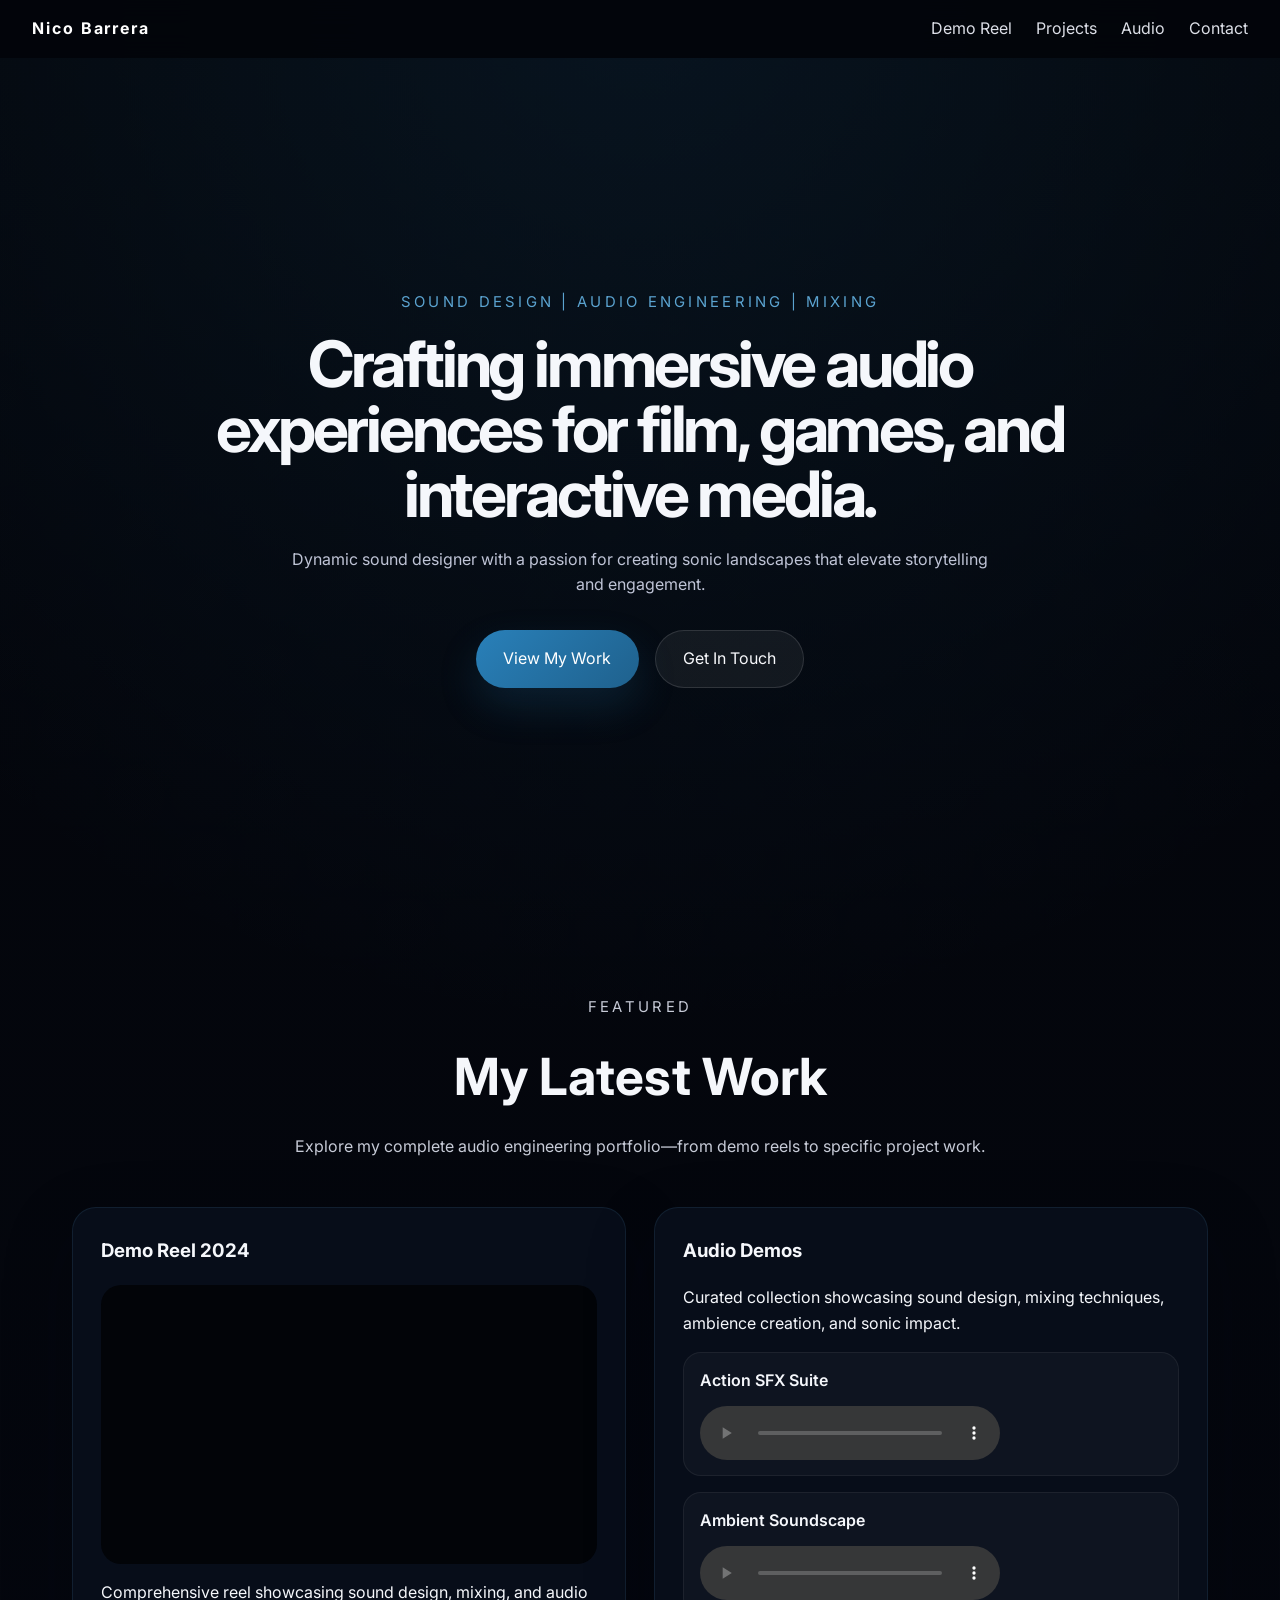
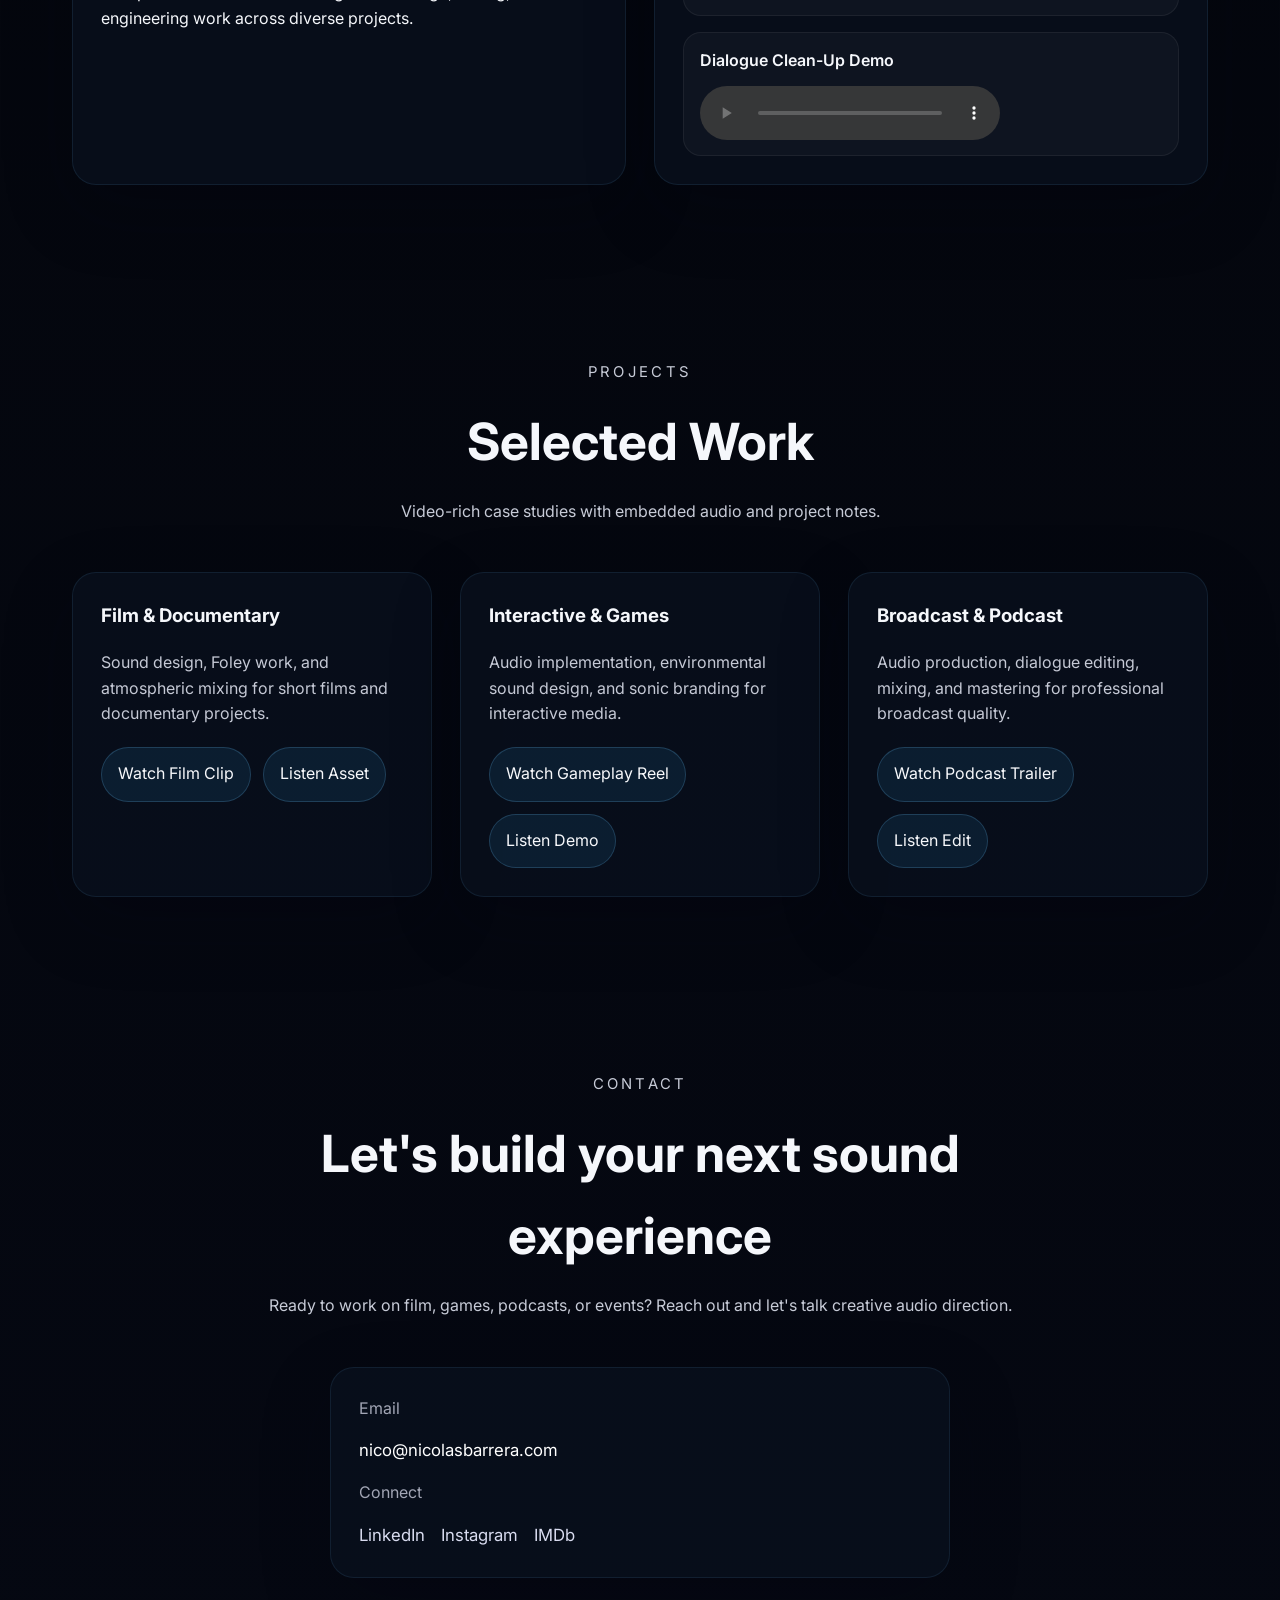
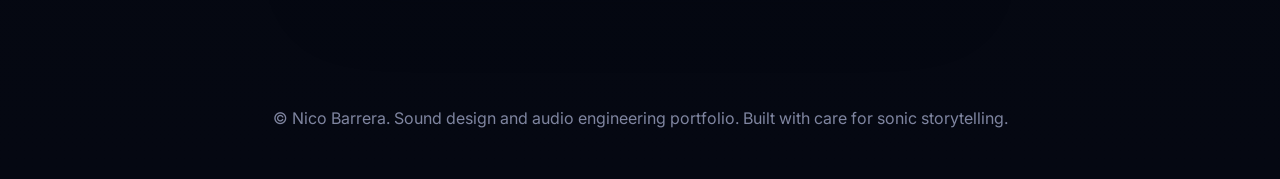
==== index.html @ fe390b72 "Initial commit: Nico Barrera sound design portfolio" ====
<!DOCTYPE html>
<html lang="en">
<head>
  <meta charset="UTF-8" />
  <meta name="viewport" content="width=device-width, initial-scale=1.0" />
  <title>Nico Barrera | Sound Design & Audio Engineering</title>
  <link rel="preconnect" href="https://fonts.googleapis.com" />
  <link rel="preconnect" href="https://fonts.gstatic.com" crossorigin />
  <link href="https://fonts.googleapis.com/css2?family=Inter:wght@400;500;600;700&display=swap" rel="stylesheet" />
  <link rel="stylesheet" href="styles.css" />
</head>
<body>
  <header class="hero" id="home">
    <nav class="nav-wrapper">
      <a class="logo" href="#home">Nico Barrera</a>
      <button class="nav-toggle" aria-label="Open navigation">Menu</button>
      <ul class="nav-links">
        <li><a href="#featured">Demo Reel</a></li>
        <li><a href="#projects">Projects</a></li>
        <li><a href="#audio">Audio</a></li>
        <li><a href="#contact">Contact</a></li>
      </ul>
    </nav>

    <div class="hero-copy">
      <p class="eyebrow">Sound Design | Audio Engineering | Mixing</p>
      <h1>Crafting immersive audio experiences for film, games, and interactive media.</h1>
      <p class="hero-text">Dynamic sound designer with a passion for creating sonic landscapes that elevate storytelling and engagement.</p>
      <div class="hero-actions">
        <a class="button button-primary" href="#featured">View My Work</a>
        <a class="button button-secondary" href="#contact">Get In Touch</a>
      </div>
    </div>
  </header>

  <main>
    <section class="section intro" id="featured">
      <div class="section-heading">
        <p class="eyebrow">Featured</p>
        <h2>My Latest Work</h2>
        <p>Explore my complete audio engineering portfolio—from demo reels to specific project work.</p>
      </div>

      <div class="media-grid">
        <article class="card video-card">
          <h3>Demo Reel 2024</h3>
          <div class="video-frame">
            <iframe src="https://www.youtube.com/embed/5qap5aO4i9A" title="Demo Reel" frameborder="0" allow="accelerometer; autoplay; clipboard-write; encrypted-media; gyroscope; picture-in-picture" allowfullscreen></iframe>
          </div>
          <p>Comprehensive reel showcasing sound design, mixing, and audio engineering work across diverse projects.</p>
        </article>

        <article class="card audio-card" id="audio">
          <h3>Audio Demos</h3>
          <p>Curated collection showcasing sound design, mixing techniques, ambience creation, and sonic impact.</p>
          <div class="audio-list">
            <div class="audio-item">
              <span>Action SFX Suite</span>
              <audio controls src="https://www.soundhelix.com/examples/mp3/SoundHelix-Song-1.mp3"></audio>
            </div>
            <div class="audio-item">
              <span>Ambient Soundscape</span>
              <audio controls src="https://www.soundhelix.com/examples/mp3/SoundHelix-Song-2.mp3"></audio>
            </div>
            <div class="audio-item">
              <span>Dialogue Clean-Up Demo</span>
              <audio controls src="https://www.soundhelix.com/examples/mp3/SoundHelix-Song-3.mp3"></audio>
            </div>
          </div>
        </article>
      </div>
    </section>

    <section class="section projects" id="projects">
      <div class="section-heading">
        <p class="eyebrow">Projects</p>
        <h2>Selected Work</h2>
        <p>Video-rich case studies with embedded audio and project notes.</p>
      </div>

      <div class="project-grid">
        <article class="project-card">
          <h3>Film & Documentary</h3>
          <p>Sound design, Foley work, and atmospheric mixing for short films and documentary projects.</p>
          <div class="card-links">
            <a href="https://www.youtube.com/watch?v=5qap5aO4i9A" target="_blank" rel="noreferrer">Watch Film Clip</a>
            <a href="https://www.soundhelix.com/examples/mp3/SoundHelix-Song-1.mp3" target="_blank" rel="noreferrer">Listen Asset</a>
          </div>
        </article>
        <article class="project-card">
          <h3>Interactive & Games</h3>
          <p>Audio implementation, environmental sound design, and sonic branding for interactive media.</p>
          <div class="card-links">
            <a href="https://www.youtube.com/watch?v=5qap5aO4i9A" target="_blank" rel="noreferrer">Watch Gameplay Reel</a>
            <a href="https://www.soundhelix.com/examples/mp3/SoundHelix-Song-2.mp3" target="_blank" rel="noreferrer">Listen Demo</a>
          </div>
        </article>
        <article class="project-card">
          <h3>Broadcast & Podcast</h3>
          <p>Audio production, dialogue editing, mixing, and mastering for professional broadcast quality.</p>
          <div class="card-links">
            <a href="https://www.youtube.com/watch?v=5qap5aO4i9A" target="_blank" rel="noreferrer">Watch Podcast Trailer</a>
            <a href="https://www.soundhelix.com/examples/mp3/SoundHelix-Song-3.mp3" target="_blank" rel="noreferrer">Listen Edit</a>
          </div>
        </article>
      </div>
    </section>

    <section class="section contact" id="contact">
      <div class="section-heading">
        <p class="eyebrow">Contact</p>
        <h2>Let's build your next sound experience</h2>
        <p>Ready to work on film, games, podcasts, or events? Reach out and let's talk creative audio direction.</p>
      </div>
      <div class="contact-card">
        <p>Email</p>
        <a href="mailto:nico@nicolasbarrera.com">nico@nicolasbarrera.com</a>
        <p>Connect</p>
        <div class="social-links">
          <a href="https://www.linkedin.com/in/nicolas-barrera-644a7a377/" target="_blank" rel="noreferrer">LinkedIn</a>
          <a href="https://www.instagram.com" target="_blank" rel="noreferrer">Instagram</a>
          <a href="https://www.imdb.com" target="_blank" rel="noreferrer">IMDb</a>
        </div>
      </div>
    </section>
  </main>

  <footer class="footer">
    <p>© Nico Barrera. Sound design and audio engineering portfolio. Built with care for sonic storytelling.</p>
  </footer>

  <script src="script.js" defer></script>
</body>
</html>
---- styles.css ----
:root {
  color-scheme: dark;
  font-family: 'Inter', system-ui, -apple-system, BlinkMacSystemFont, 'Segoe UI', sans-serif;
  background: #03050a;
  color: #f5f7fb;
  line-height: 1.6;
  font-size: 16px;
}

* {
  box-sizing: border-box;
}

html {
  scroll-behavior: smooth;
}

body {
  margin: 0;
  min-height: 100vh;
  background: radial-gradient(circle at top, rgba(41, 128, 185, 0.12), transparent 30%),
    linear-gradient(180deg, #03050a 0%, #050812 100%);
}

img,
iframe,
audio {
  max-width: 100%;
}

button,
a {
  font: inherit;
}

.nav-wrapper {
  position: fixed;
  top: 0;
  left: 0;
  right: 0;
  z-index: 10;
  display: flex;
  align-items: center;
  justify-content: space-between;
  gap: 1rem;
  padding: 1rem 2rem;
  background: rgba(3, 5, 10, 0.92);
  backdrop-filter: blur(14px);
}

.logo {
  font-weight: 700;
  letter-spacing: 0.12em;
  text-decoration: none;
  color: #ffffff;
}

.nav-links {
  display: flex;
  align-items: center;
  gap: 1.5rem;
  list-style: none;
  margin: 0;
  padding: 0;
}

.nav-links a {
  color: #dcdfe7;
  text-decoration: none;
  transition: color 180ms ease;
}

.nav-links a:hover,
.nav-links a:focus-visible {
  color: #5ba3d0;
}

.nav-toggle {
  display: none;
  border: 1px solid rgba(255, 255, 255, 0.14);
  background: rgba(255, 255, 255, 0.04);
  color: #f5f7fb;
  padding: 0.75rem 1rem;
  border-radius: 999px;
  cursor: pointer;
}

.hero {
  min-height: 100vh;
  padding: 7rem 2rem 3rem;
  display: grid;
  place-items: center;
  text-align: center;
}

.hero-copy {
  max-width: 900px;
}

.eyebrow {
  font-size: 0.93rem;
  letter-spacing: 0.22em;
  text-transform: uppercase;
  color: #5ba3d0;
  margin-bottom: 1rem;
}

.hero h1 {
  margin: 0;
  font-size: clamp(2.8rem, 5vw, 4.8rem);
  line-height: 1.02;
  letter-spacing: -0.05em;
}

.hero-text {
  max-width: 720px;
  margin: 1.25rem auto 0;
  color: #bfc4d6;
}

.hero-actions {
  display: flex;
  flex-wrap: wrap;
  justify-content: center;
  gap: 1rem;
  margin-top: 2rem;
}

.button {
  display: inline-flex;
  align-items: center;
  justify-content: center;
  padding: 0.95rem 1.7rem;
  border-radius: 999px;
  text-decoration: none;
  transition: transform 180ms ease, box-shadow 180ms ease;
}

.button:hover,
.button:focus-visible {
  transform: translateY(-2px);
}

.button-primary {
  background: linear-gradient(135deg, #2980b9 0%, #1f618d 100%);
  color: #fff;
  box-shadow: 0 18px 40px rgba(41, 128, 185, 0.18);
}

.button-secondary {
  background: rgba(255, 255, 255, 0.06);
  color: #f7f8fb;
  border: 1px solid rgba(255, 255, 255, 0.12);
}

.section {
  padding: 5rem 2rem;
  max-width: 1200px;
  margin: 0 auto;
}

.section-heading {
  max-width: 760px;
  margin: 0 auto 3rem;
  text-align: center;
}

.section-heading h2 {
  margin: 0.75rem 0 0;
  font-size: clamp(2rem, 4vw, 3.2rem);
}

.section-heading p {
  color: #c7cbd7;
  margin-top: 1rem;
}

.media-grid,
.project-grid {
  display: grid;
  gap: 1.75rem;
}

.media-grid {
  grid-template-columns: repeat(2, minmax(0, 1fr));
}

.video-card,
.audio-card,
.project-card,
.contact-card {
  border: 1px solid rgba(91, 163, 208, 0.12);
  border-radius: 24px;
  padding: 1.75rem;
  background: rgba(8, 15, 28, 0.88);
  box-shadow: 0 24px 70px rgba(1, 5, 18, 0.24);
}

.video-card h3,
.audio-card h3,
.project-card h3 {
  margin-top: 0;
}

.video-frame {
  margin: 1rem 0 0;
  border-radius: 20px;
  overflow: hidden;
  aspect-ratio: 16 / 9;
  background: #020408;
}

.audio-list {
  display: grid;
  gap: 1rem;
}

.audio-item {
  display: grid;
  gap: 0.75rem;
  padding: 0.95rem 1rem;
  border-radius: 18px;
  background: rgba(255, 255, 255, 0.03);
  border: 1px solid rgba(255, 255, 255, 0.06);
}

.audio-item span {
  display: block;
  font-weight: 600;
}

.project-grid {
  grid-template-columns: repeat(3, minmax(0, 1fr));
}

.project-card p {
  color: #c5c9d5;
}

.card-links {
  display: flex;
  flex-wrap: wrap;
  gap: 0.75rem;
  margin-top: 1.25rem;
}

.card-links a {
  padding: 0.85rem 1rem;
  border-radius: 999px;
  text-decoration: none;
  background: rgba(41, 128, 185, 0.14);
  color: #f7f8fb;
  border: 1px solid rgba(91, 163, 208, 0.26);
}

.contact-card {
  display: grid;
  gap: 1rem;
  max-width: 620px;
  margin: 0 auto;
}

.contact-card p {
  margin: 0;
  color: #a2a6b5;
}

.contact-card a {
  color: #fff;
  text-decoration: none;
  font-size: 1.05rem;
}

.social-links {
  display: flex;
  gap: 1rem;
  flex-wrap: wrap;
}

.social-links a {
  color: #d9dcf0;
  text-decoration: none;
  transition: color 180ms ease;
}

.social-links a:hover {
  color: #5ba3d0;
}

.footer {
  padding: 2rem;
  text-align: center;
  color: #7f85a0;
}

@media (max-width: 960px) {
  .media-grid,
  .project-grid {
    grid-template-columns: 1fr;
  }

  .hero {
    padding-top: 6.5rem;
  }
}

@media (max-width: 720px) {
  .nav-wrapper {
    flex-wrap: wrap;
    justify-content: space-between;
    padding: 1rem 1.1rem;
  }

  .nav-toggle {
    display: inline-flex;
  }

  .nav-links {
    position: absolute;
    top: 100%;
    right: 0;
    left: 0;
    flex-direction: column;
    background: rgba(6, 9, 16, 0.98);
    padding: 1.25rem 1.5rem 1.5rem;
    transform: translateY(-18px);
    opacity: 0;
    pointer-events: none;
    transition: transform 180ms ease, opacity 180ms ease;
  }

  .nav-links.open {
    transform: translateY(0);
    opacity: 1;
    pointer-events: auto;
  }

  .nav-links li {
    width: 100%;
  }

  .nav-links a {
    display: block;
    padding: 0.75rem 0;
  }
}
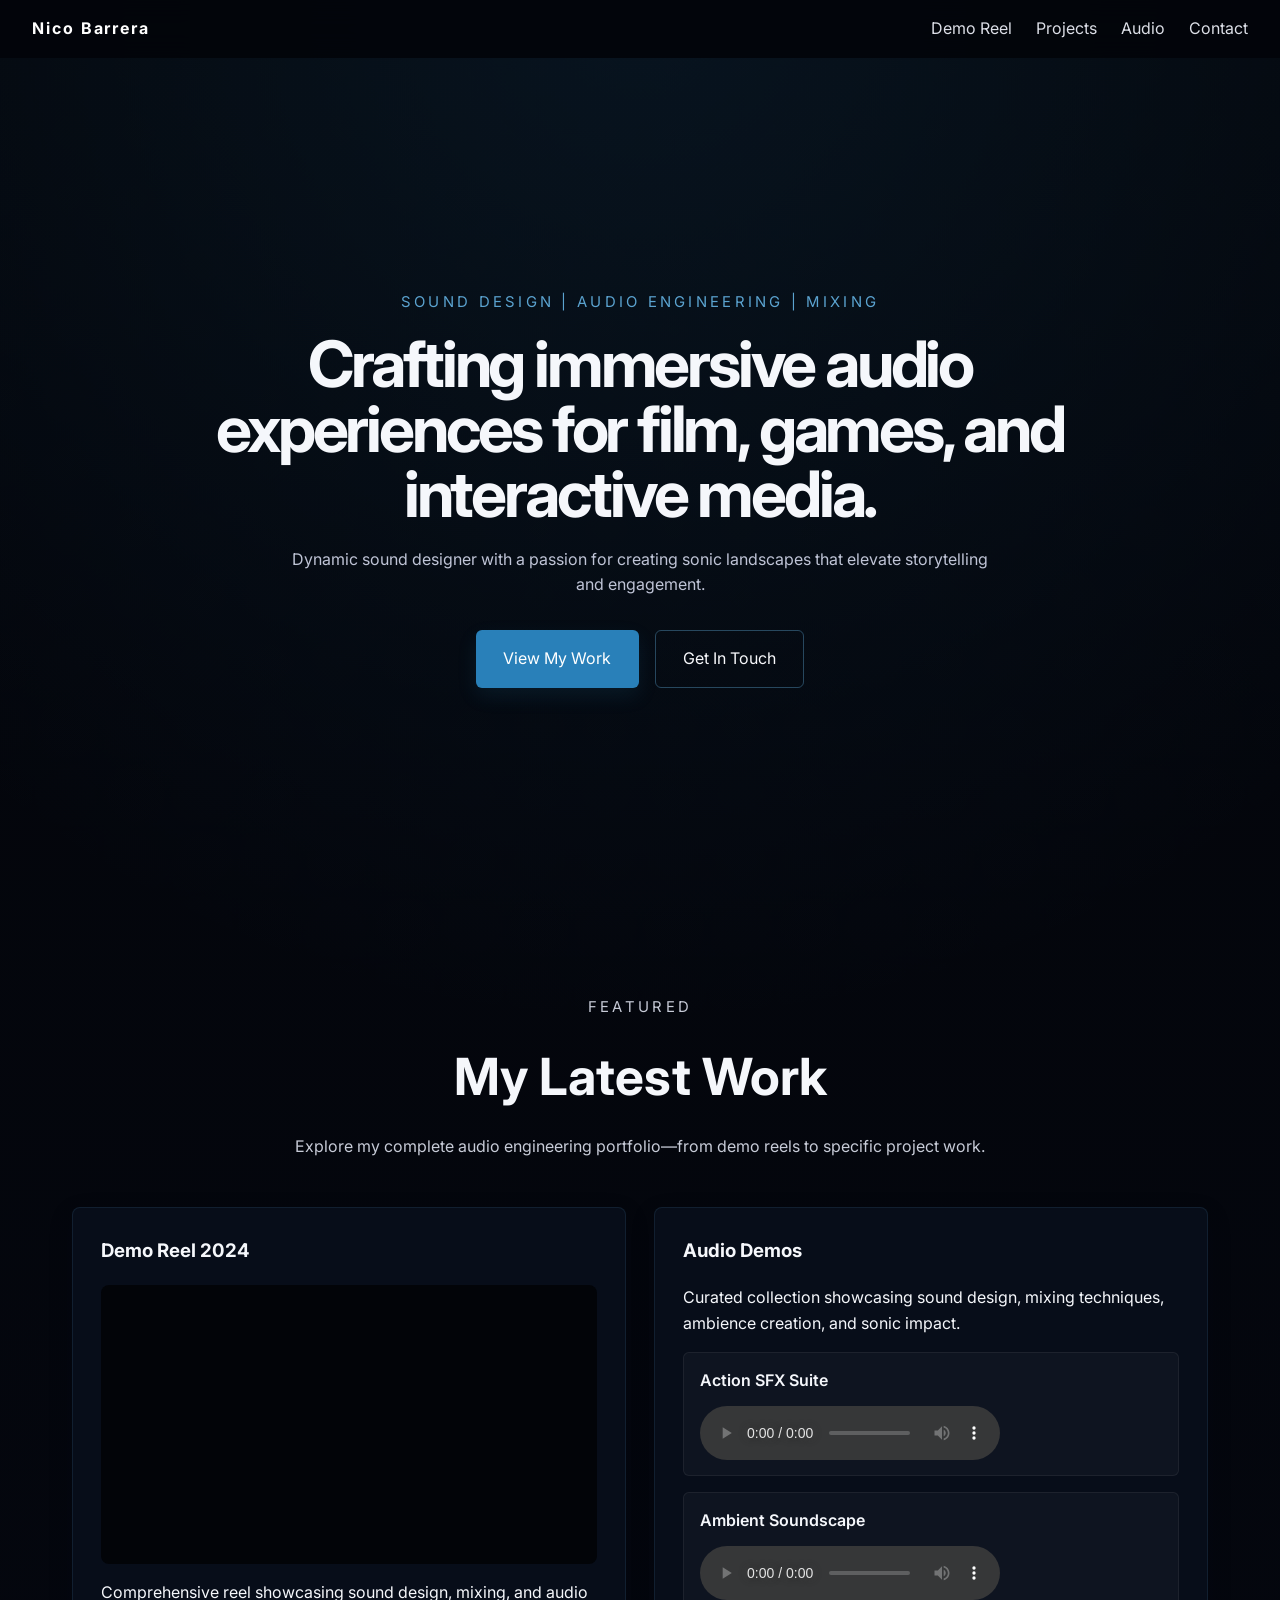
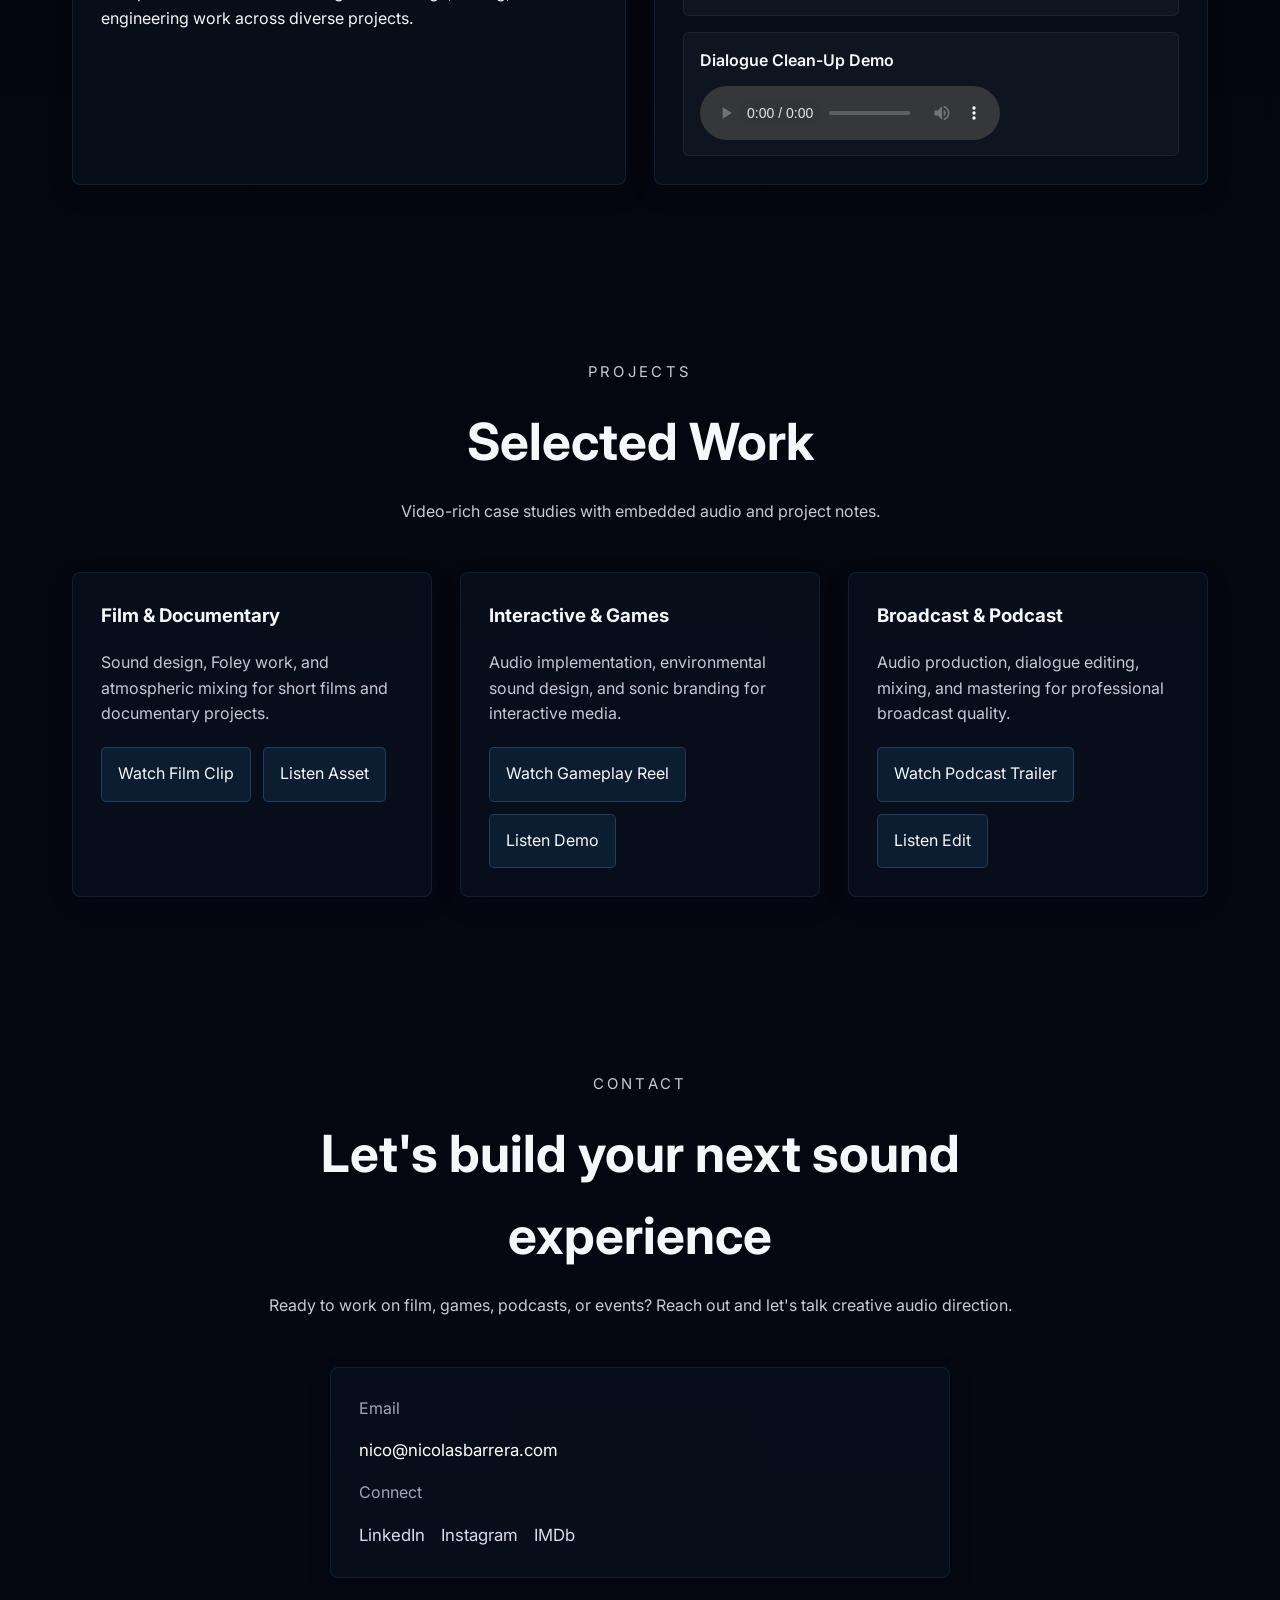
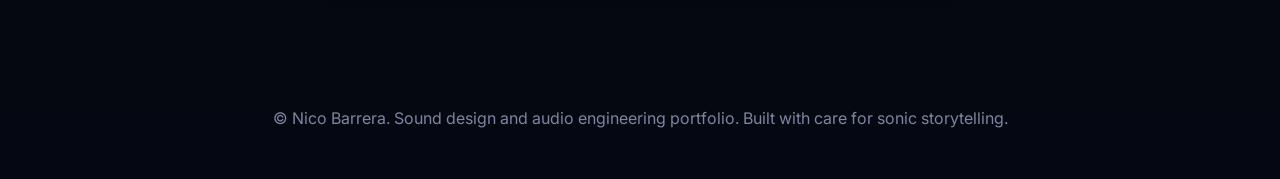
==== commit 9075d749: "Simplify design: reduce border radius, remove gradients, add music favicon" ====
--- a/index.html
+++ b/index.html
@@ -3,6 +3,7 @@
 <head>
   <meta charset="UTF-8" />
   <meta name="viewport" content="width=device-width, initial-scale=1.0" />
+  <link rel="icon" type="image/svg+xml" href="favicon.svg" />
   <title>Nico Barrera | Sound Design & Audio Engineering</title>
   <link rel="preconnect" href="https://fonts.googleapis.com" />
   <link rel="preconnect" href="https://fonts.gstatic.com" crossorigin />
--- a/styles.css
+++ b/styles.css
@@ -81,7 +81,7 @@
   background: rgba(255, 255, 255, 0.04);
   color: #f5f7fb;
   padding: 0.75rem 1rem;
-  border-radius: 999px;
+  border-radius: 4px;
   cursor: pointer;
 }
 
@@ -131,7 +131,7 @@
   align-items: center;
   justify-content: center;
   padding: 0.95rem 1.7rem;
-  border-radius: 999px;
+  border-radius: 6px;
   text-decoration: none;
   transition: transform 180ms ease, box-shadow 180ms ease;
 }
@@ -142,15 +142,15 @@
 }
 
 .button-primary {
-  background: linear-gradient(135deg, #2980b9 0%, #1f618d 100%);
+  background: #2980b9;
   color: #fff;
-  box-shadow: 0 18px 40px rgba(41, 128, 185, 0.18);
+  box-shadow: 0 8px 20px rgba(41, 128, 185, 0.12);
 }
 
 .button-secondary {
-  background: rgba(255, 255, 255, 0.06);
+  background: transparent;
   color: #f7f8fb;
-  border: 1px solid rgba(255, 255, 255, 0.12);
+  border: 1px solid rgba(91, 163, 208, 0.4);
 }
 
 .section {
@@ -190,10 +190,10 @@
 .project-card,
 .contact-card {
   border: 1px solid rgba(91, 163, 208, 0.12);
-  border-radius: 24px;
+  border-radius: 8px;
   padding: 1.75rem;
   background: rgba(8, 15, 28, 0.88);
-  box-shadow: 0 24px 70px rgba(1, 5, 18, 0.24);
+  box-shadow: 0 8px 24px rgba(1, 5, 18, 0.16);
 }
 
 .video-card h3,
@@ -204,7 +204,7 @@
 
 .video-frame {
   margin: 1rem 0 0;
-  border-radius: 20px;
+  border-radius: 8px;
   overflow: hidden;
   aspect-ratio: 16 / 9;
   background: #020408;
@@ -219,7 +219,7 @@
   display: grid;
   gap: 0.75rem;
   padding: 0.95rem 1rem;
-  border-radius: 18px;
+  border-radius: 6px;
   background: rgba(255, 255, 255, 0.03);
   border: 1px solid rgba(255, 255, 255, 0.06);
 }
@@ -246,7 +246,7 @@
 
 .card-links a {
   padding: 0.85rem 1rem;
-  border-radius: 999px;
+  border-radius: 5px;
   text-decoration: none;
   background: rgba(41, 128, 185, 0.14);
   color: #f7f8fb;
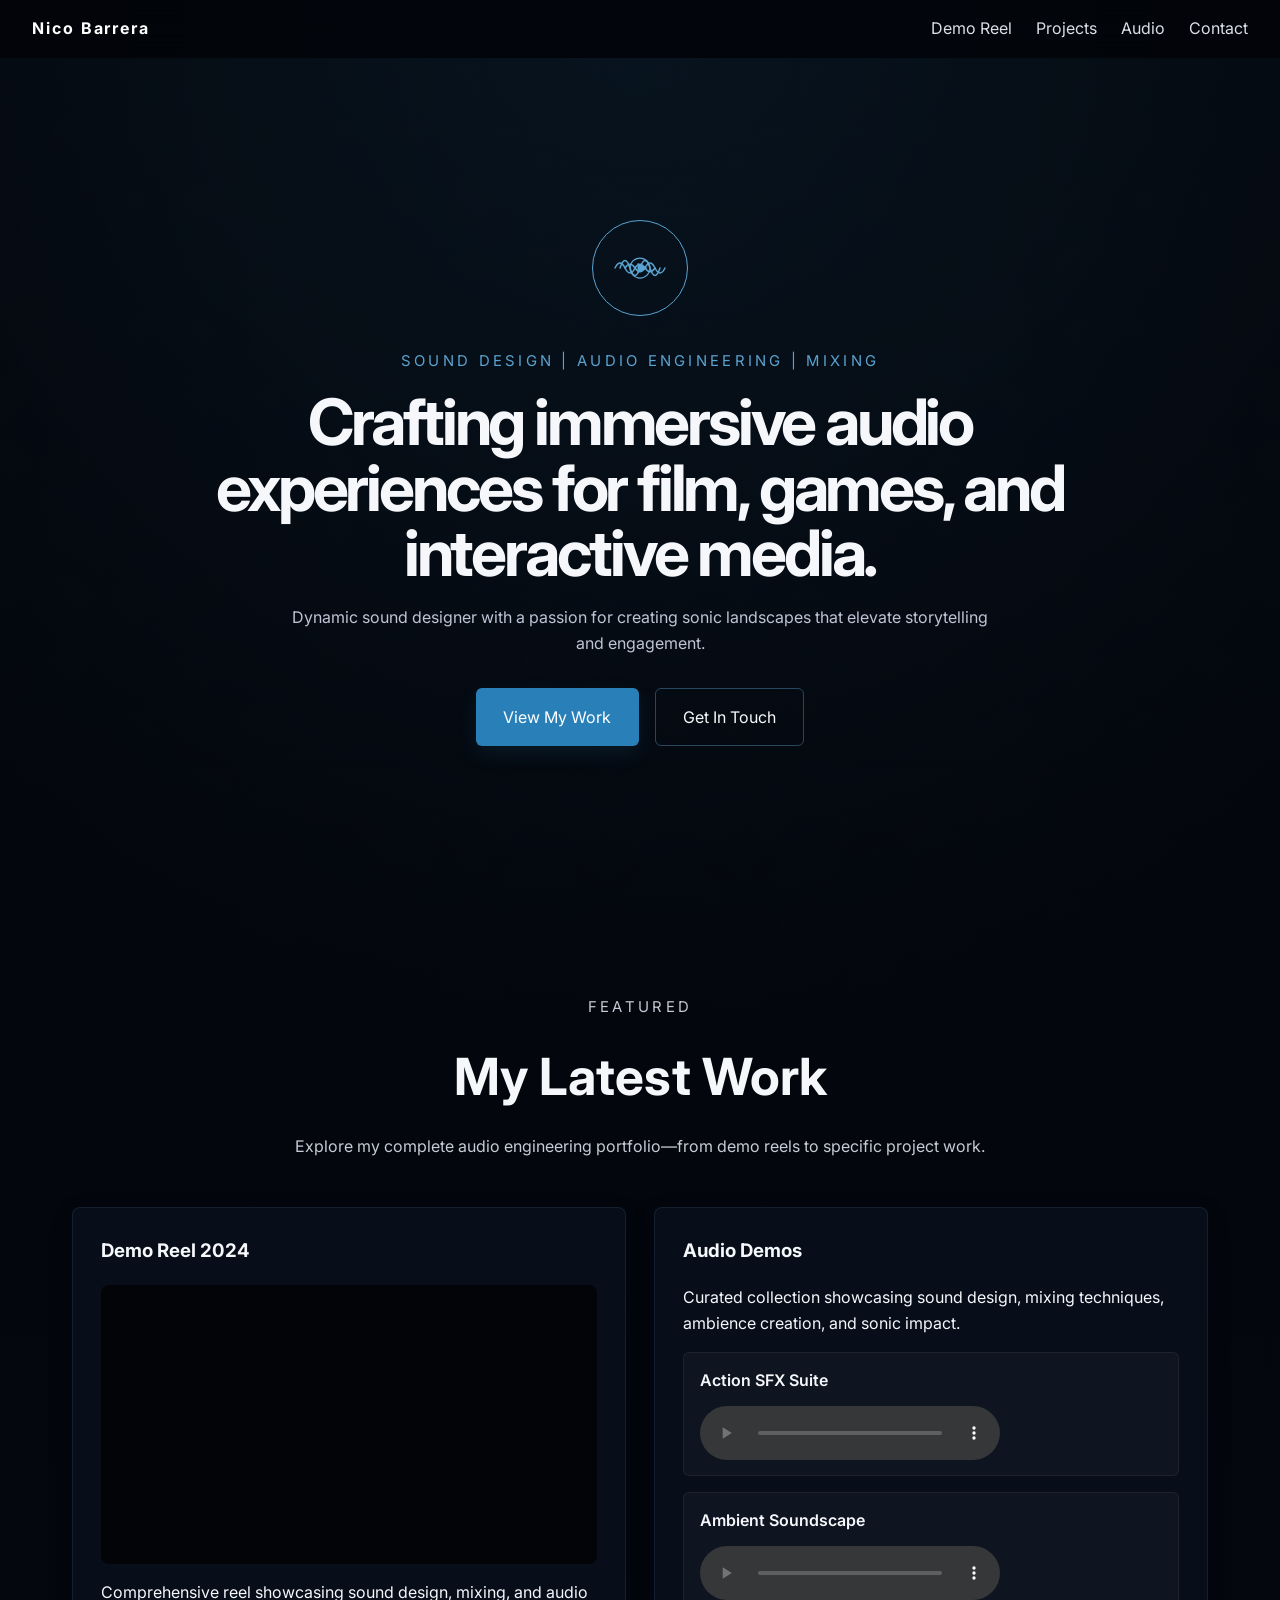
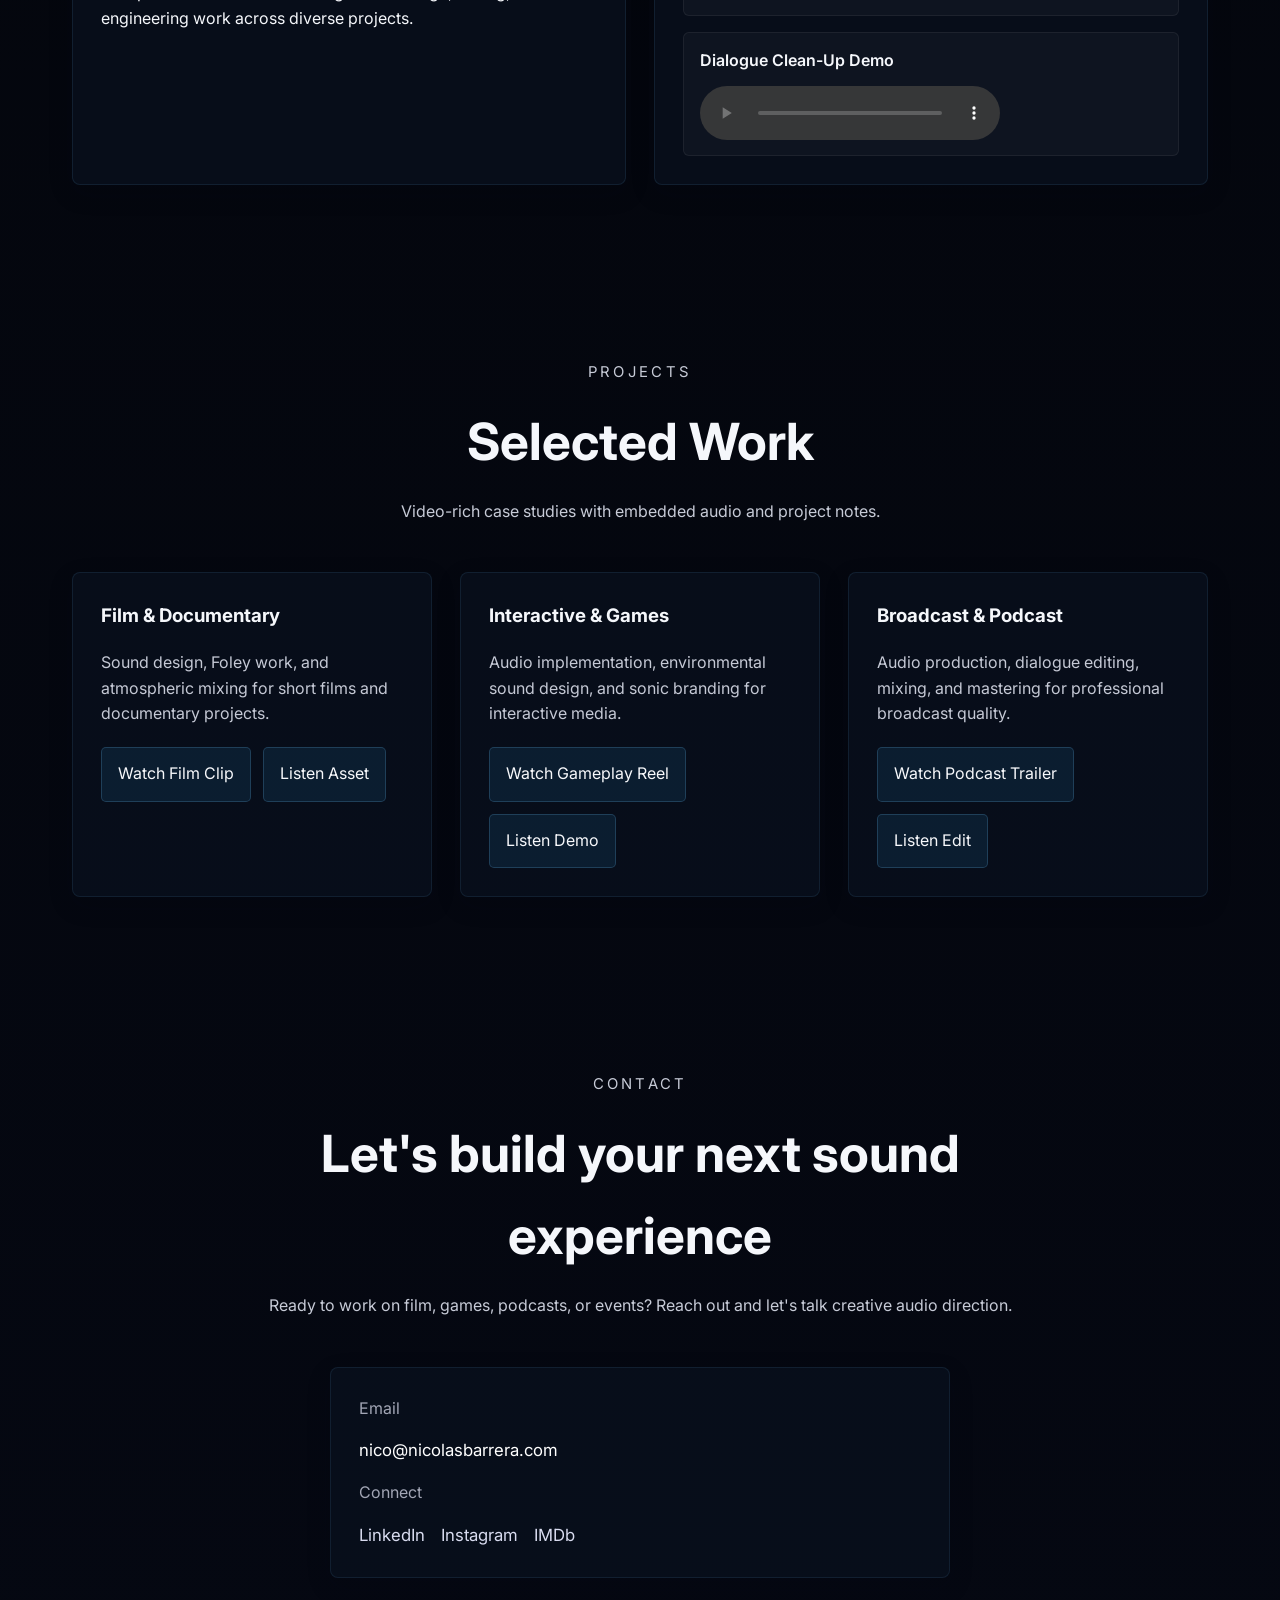
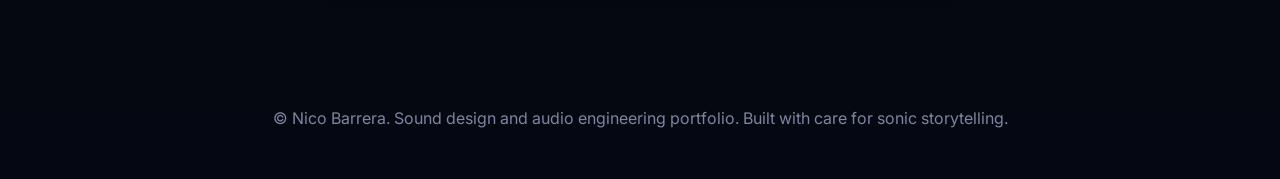
==== commit 6eb3d7da: "Add sound engineering waveform logo to hero section" ====
--- a/index.html
+++ b/index.html
@@ -24,6 +24,9 @@
     </nav>
 
     <div class="hero-copy">
+      <div class="logo-mark">
+        <img src="logo.svg" alt="Sound Engineering" />
+      </div>
       <p class="eyebrow">Sound Design | Audio Engineering | Mixing</p>
       <h1>Crafting immersive audio experiences for film, games, and interactive media.</h1>
       <p class="hero-text">Dynamic sound designer with a passion for creating sonic landscapes that elevate storytelling and engagement.</p>
--- a/styles.css
+++ b/styles.css
@@ -95,6 +95,17 @@
 
 .hero-copy {
   max-width: 900px;
+}
+
+.logo-mark {
+  margin-bottom: 2rem;
+}
+
+.logo-mark img {
+  width: 100px;
+  height: 100px;
+  display: block;
+  margin: 0 auto;
 }
 
 .eyebrow {
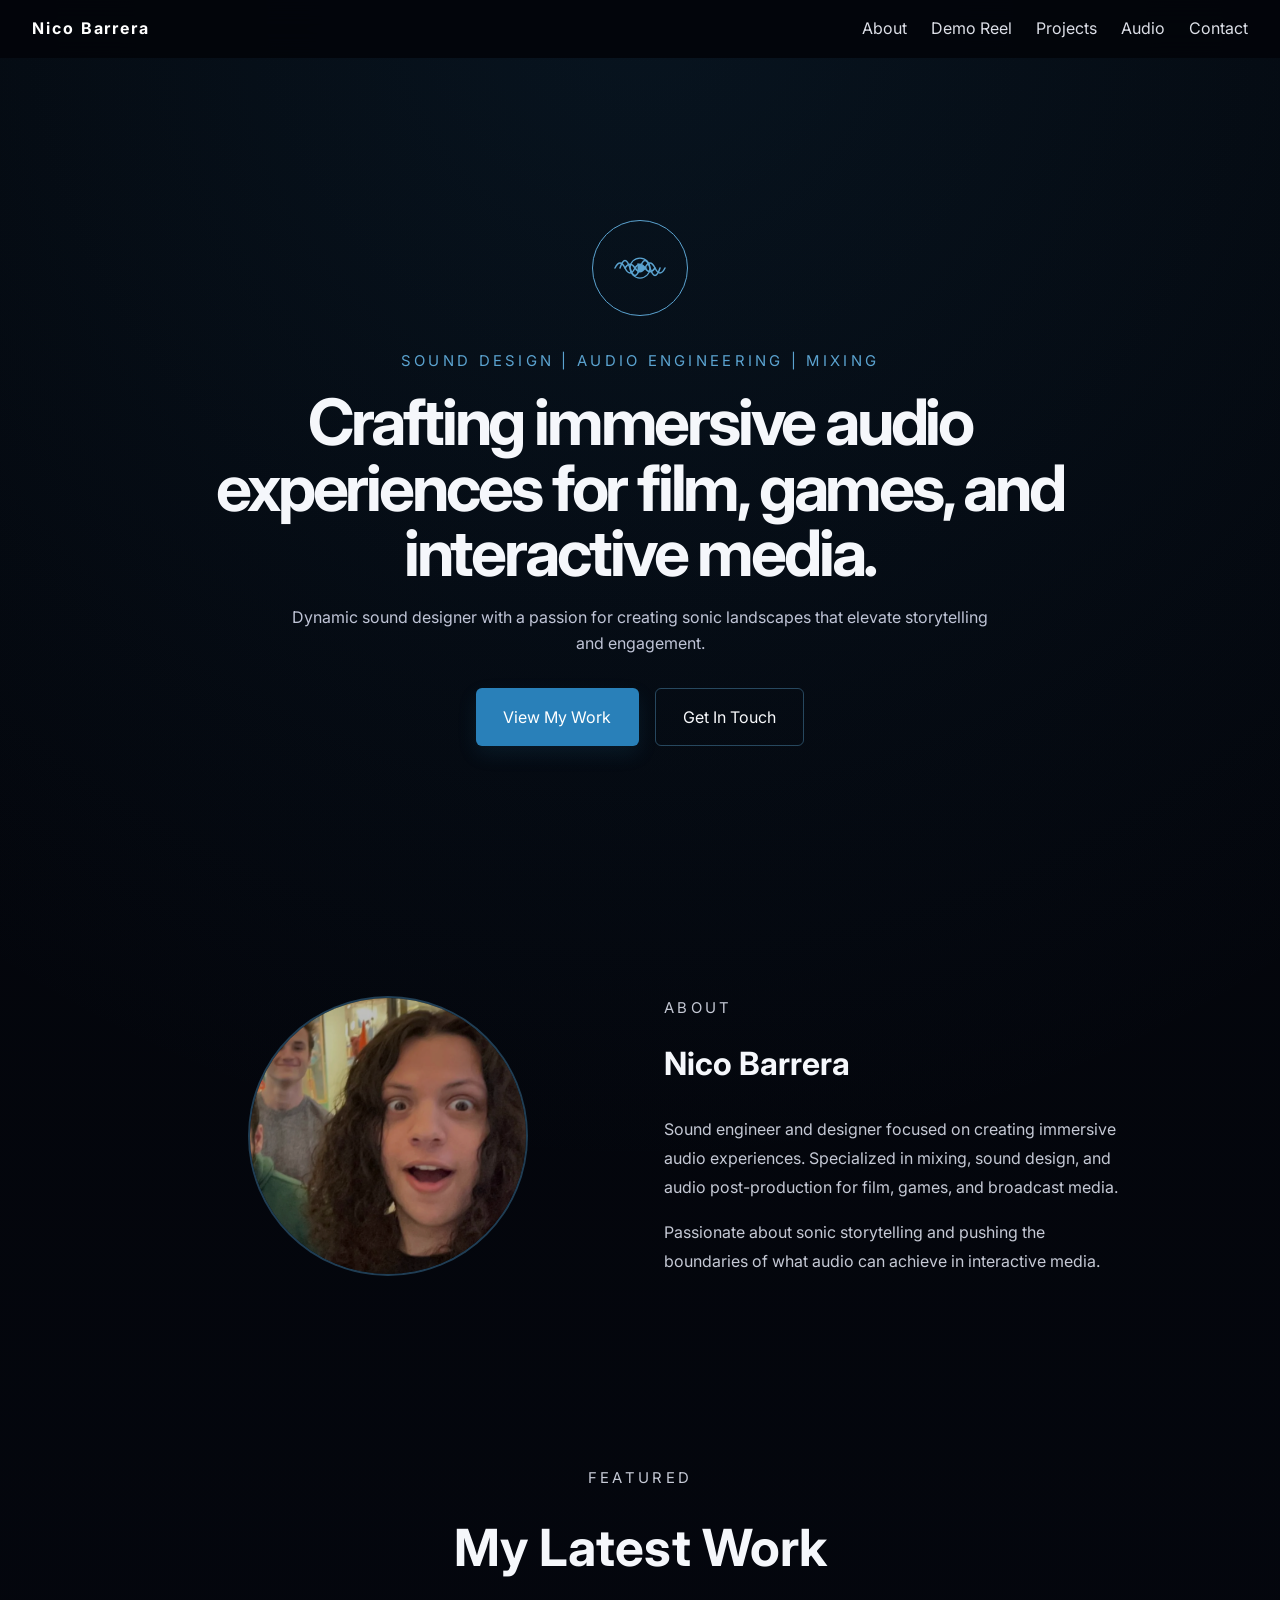
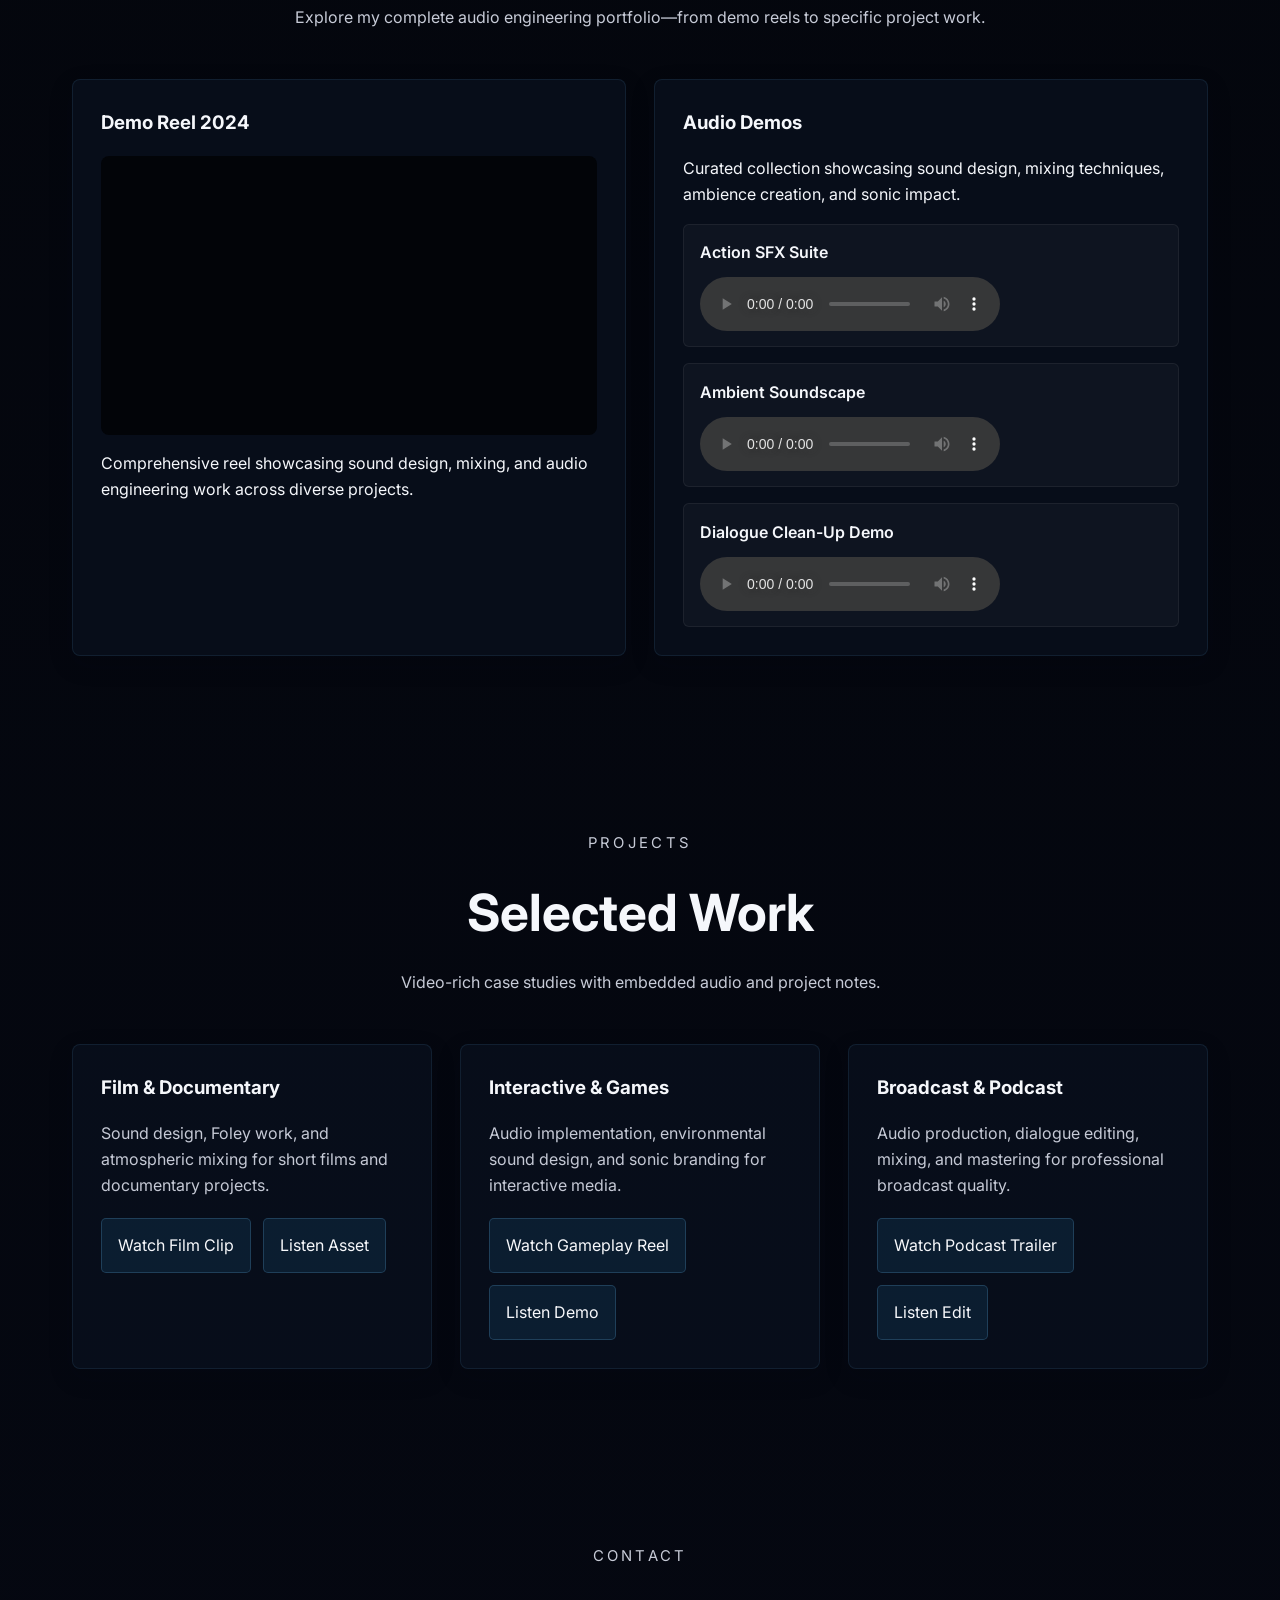
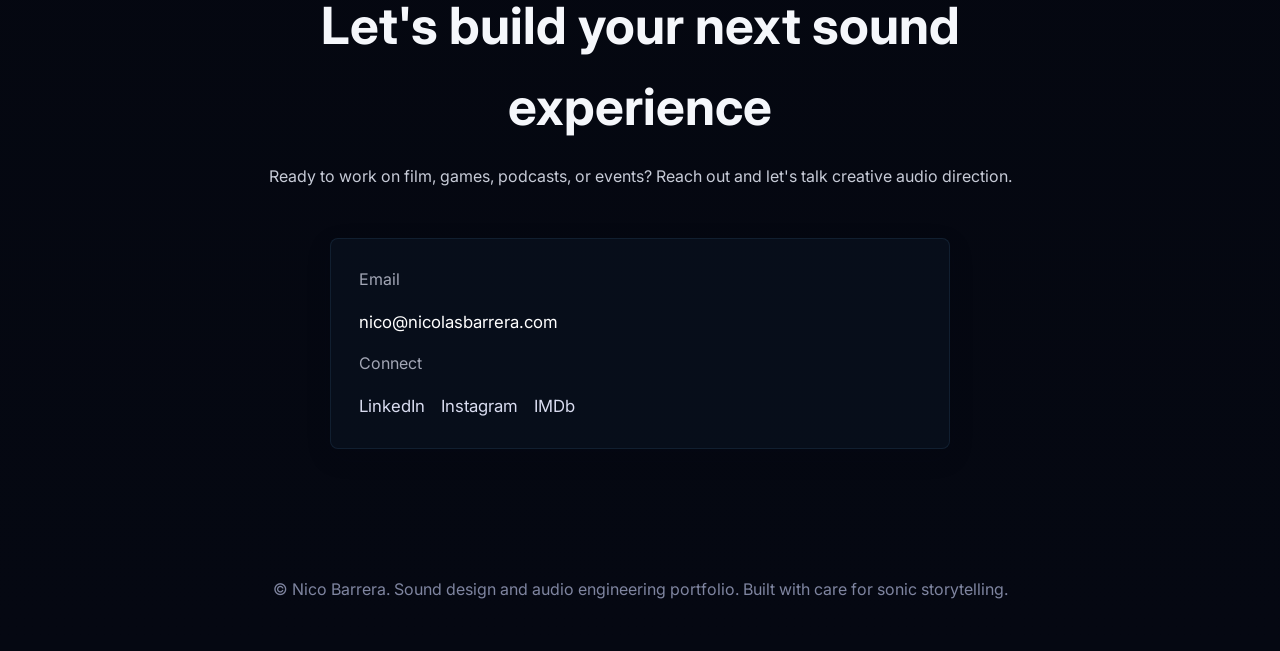
==== commit 9f1dfc7e: "Add rotated image in circular about section" ====
--- a/index.html
+++ b/index.html
@@ -16,6 +16,7 @@
       <a class="logo" href="#home">Nico Barrera</a>
       <button class="nav-toggle" aria-label="Open navigation">Menu</button>
       <ul class="nav-links">
+        <li><a href="#about">About</a></li>
         <li><a href="#featured">Demo Reel</a></li>
         <li><a href="#projects">Projects</a></li>
         <li><a href="#audio">Audio</a></li>
@@ -38,6 +39,20 @@
   </header>
 
   <main>
+    <section class="section about" id="about">
+      <div class="about-container">
+        <div class="about-image-circle">
+          <img src="image.png" alt="Nico Barrera" />
+        </div>
+        <div class="about-content">
+          <p class="eyebrow">About</p>
+          <h2>Nico Barrera</h2>
+          <p>Sound engineer and designer focused on creating immersive audio experiences. Specialized in mixing, sound design, and audio post-production for film, games, and broadcast media.</p>
+          <p>Passionate about sonic storytelling and pushing the boundaries of what audio can achieve in interactive media.</p>
+        </div>
+      </div>
+    </section>
+
     <section class="section intro" id="featured">
       <div class="section-heading">
         <p class="eyebrow">Featured</p>
--- a/styles.css
+++ b/styles.css
@@ -168,6 +168,56 @@
   padding: 5rem 2rem;
   max-width: 1200px;
   margin: 0 auto;
+}
+
+.about-container {
+  display: grid;
+  grid-template-columns: 1fr 1fr;
+  gap: 3rem;
+  align-items: center;
+  max-width: 960px;
+  margin: 0 auto;
+}
+
+.about-image-circle {
+  width: 280px;
+  height: 280px;
+  border-radius: 50%;
+  overflow: hidden;
+  background: rgba(41, 128, 185, 0.1);
+  border: 2px solid rgba(91, 163, 208, 0.3);
+  display: flex;
+  align-items: center;
+  justify-content: center;
+  margin: 0 auto;
+}
+
+.about-image-circle img {
+  width: 100%;
+  height: 100%;
+  object-fit: cover;
+}
+
+.about-content h2 {
+  margin-top: 0;
+  font-size: 2rem;
+}
+
+.about-content p {
+  color: #c5c9d5;
+  line-height: 1.8;
+}
+
+@media (max-width: 768px) {
+  .about-container {
+    grid-template-columns: 1fr;
+    gap: 2rem;
+  }
+
+  .about-image-circle {
+    width: 220px;
+    height: 220px;
+  }
 }
 
 .section-heading {
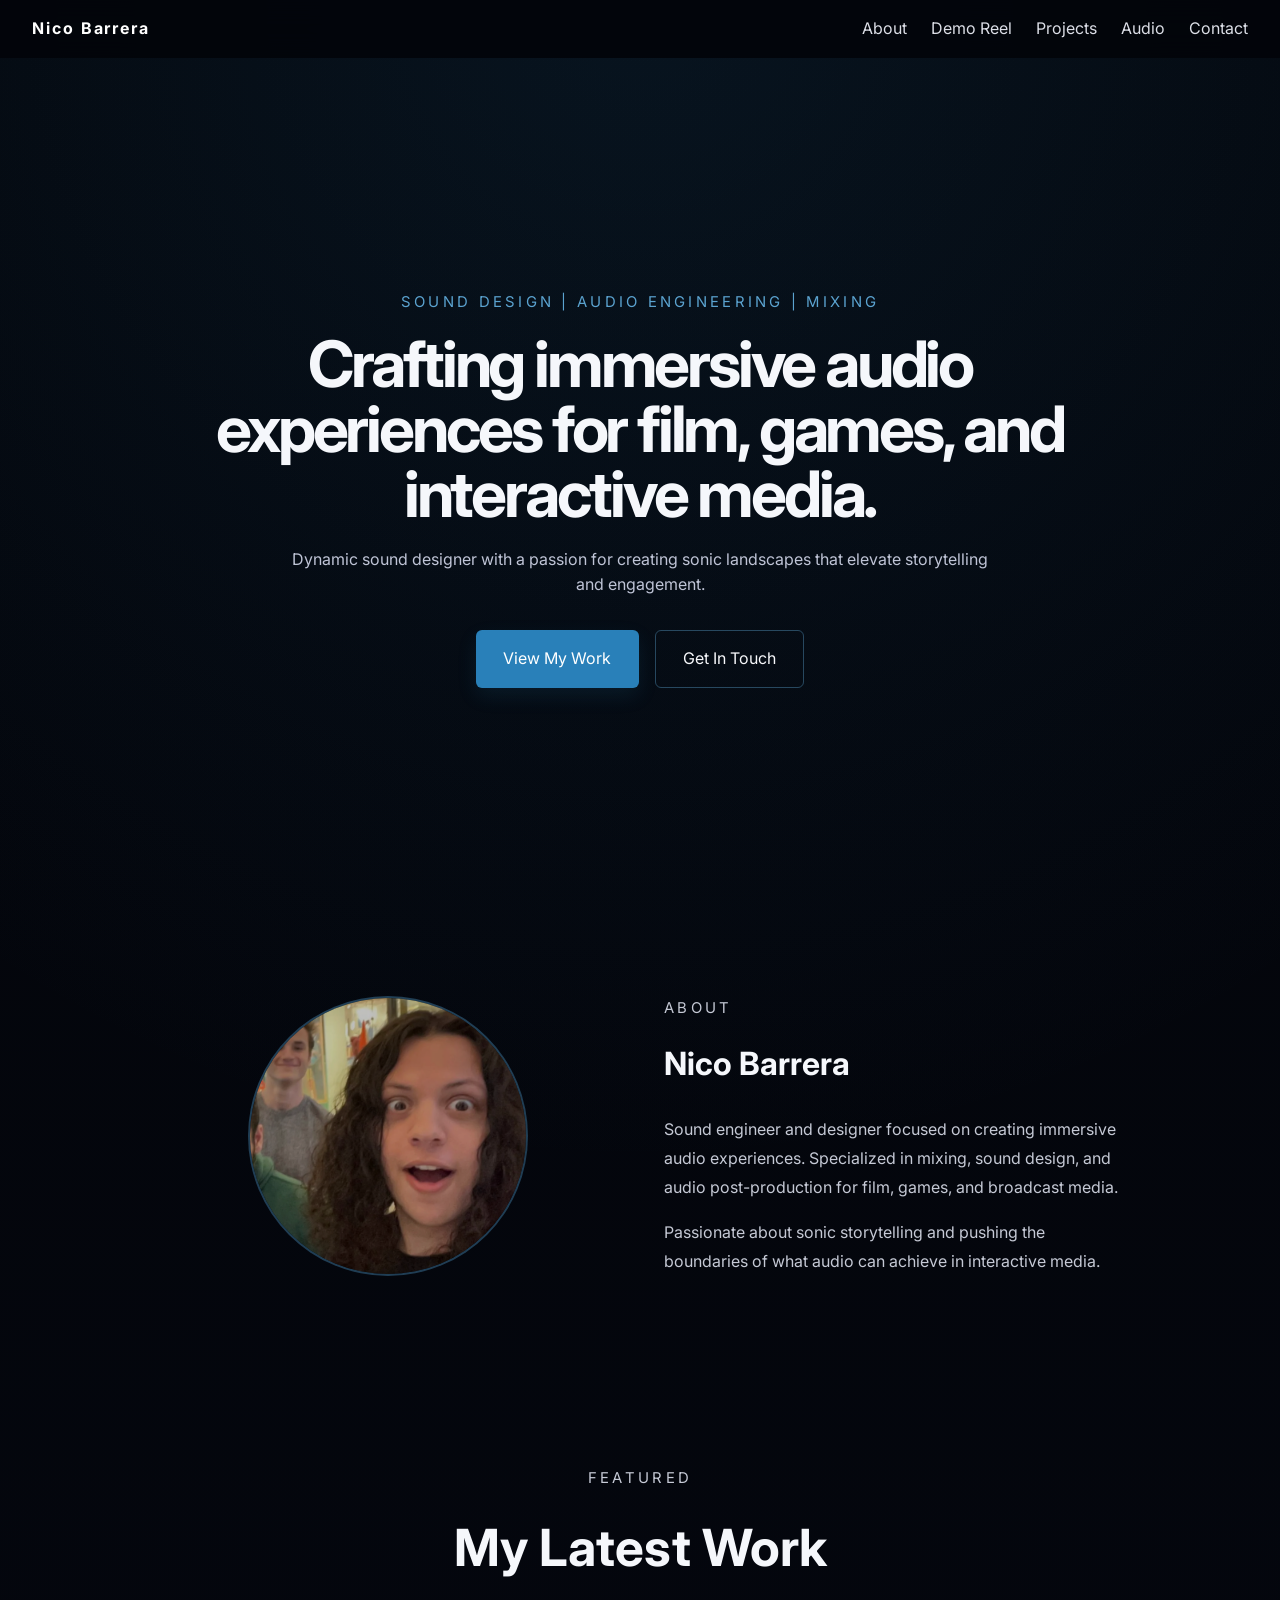
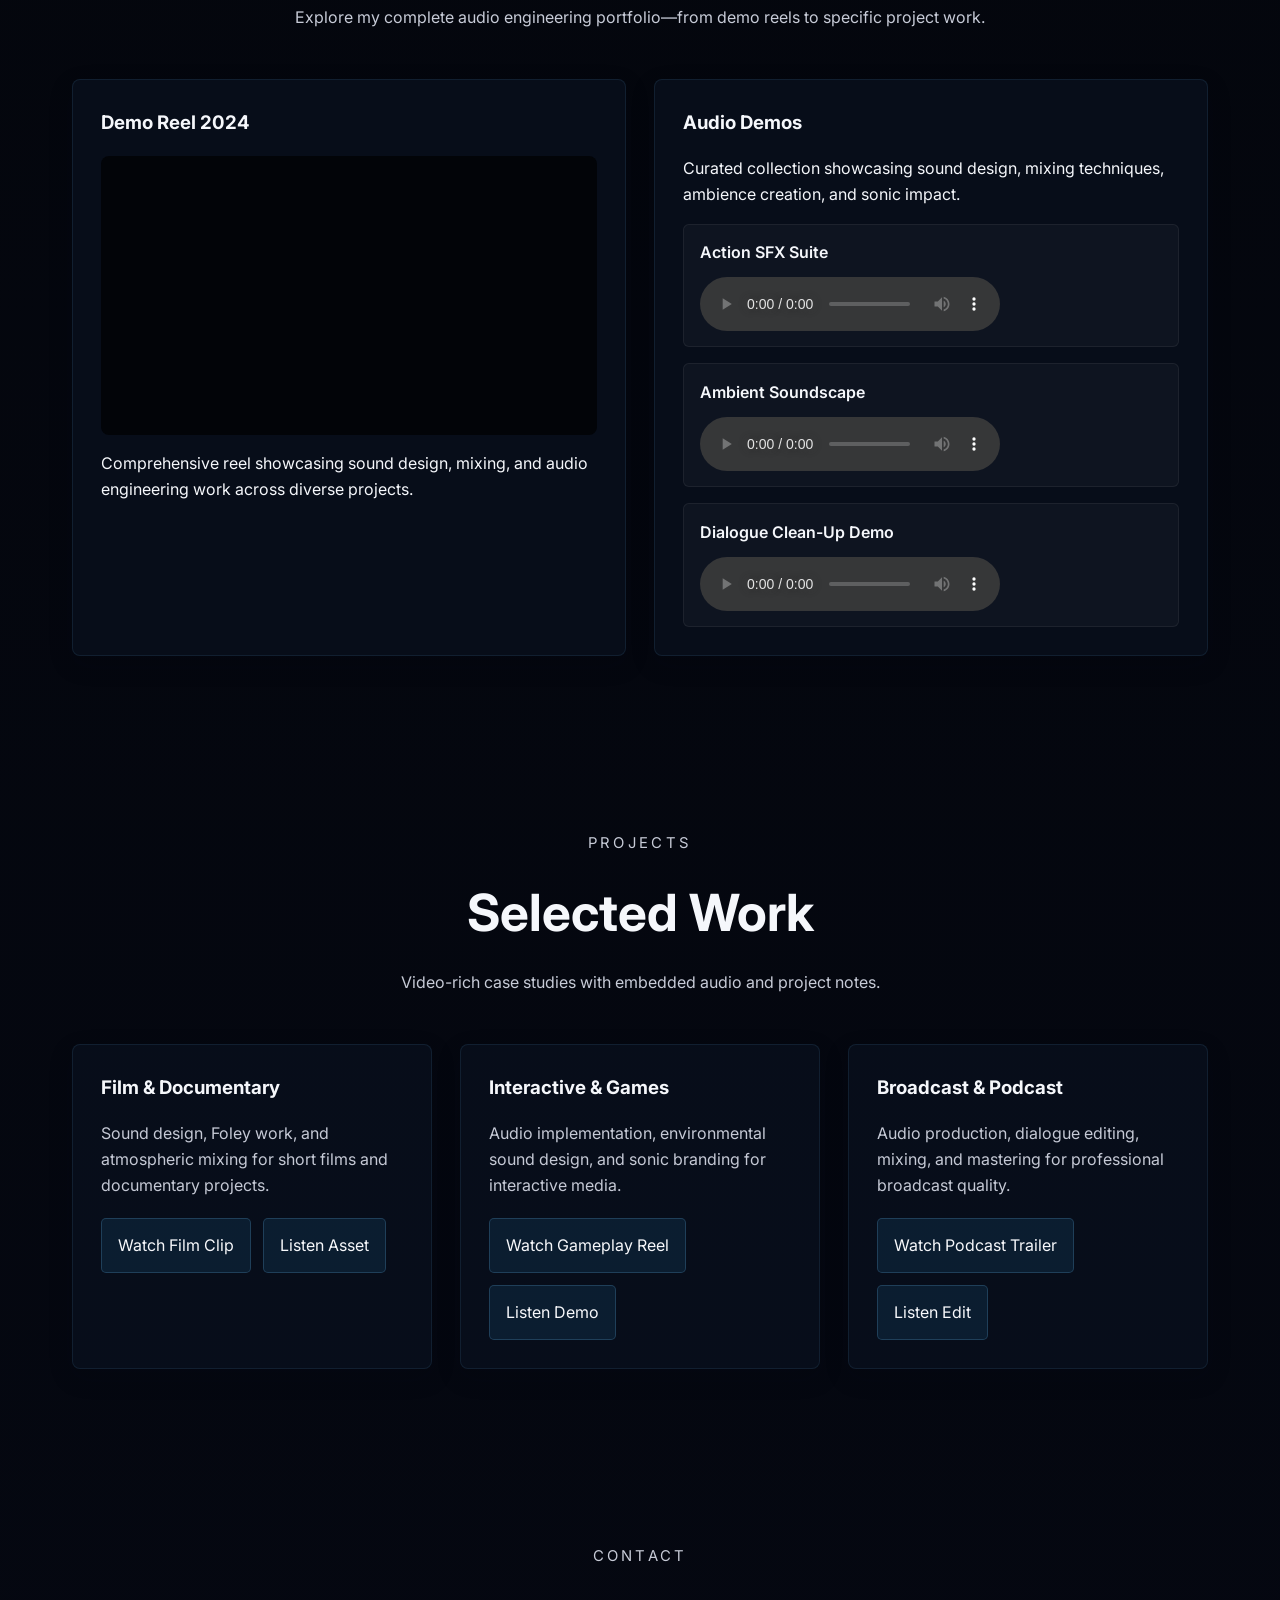
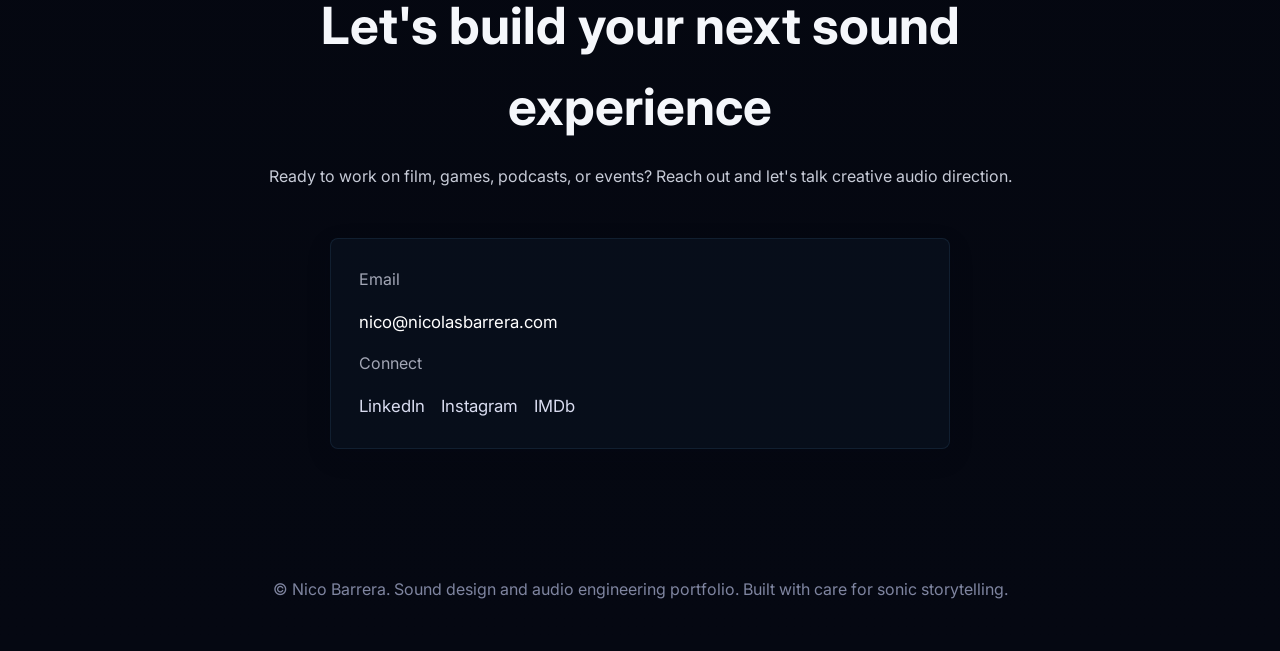
==== commit 10aec38a: "Remove hero circular logo" ====
--- a/index.html
+++ b/index.html
@@ -25,9 +25,6 @@
     </nav>
 
     <div class="hero-copy">
-      <div class="logo-mark">
-        <img src="logo.svg" alt="Sound Engineering" />
-      </div>
       <p class="eyebrow">Sound Design | Audio Engineering | Mixing</p>
       <h1>Crafting immersive audio experiences for film, games, and interactive media.</h1>
       <p class="hero-text">Dynamic sound designer with a passion for creating sonic landscapes that elevate storytelling and engagement.</p>
--- a/styles.css
+++ b/styles.css
@@ -97,16 +97,6 @@
   max-width: 900px;
 }
 
-.logo-mark {
-  margin-bottom: 2rem;
-}
-
-.logo-mark img {
-  width: 100px;
-  height: 100px;
-  display: block;
-  margin: 0 auto;
-}
 
 .eyebrow {
   font-size: 0.93rem;
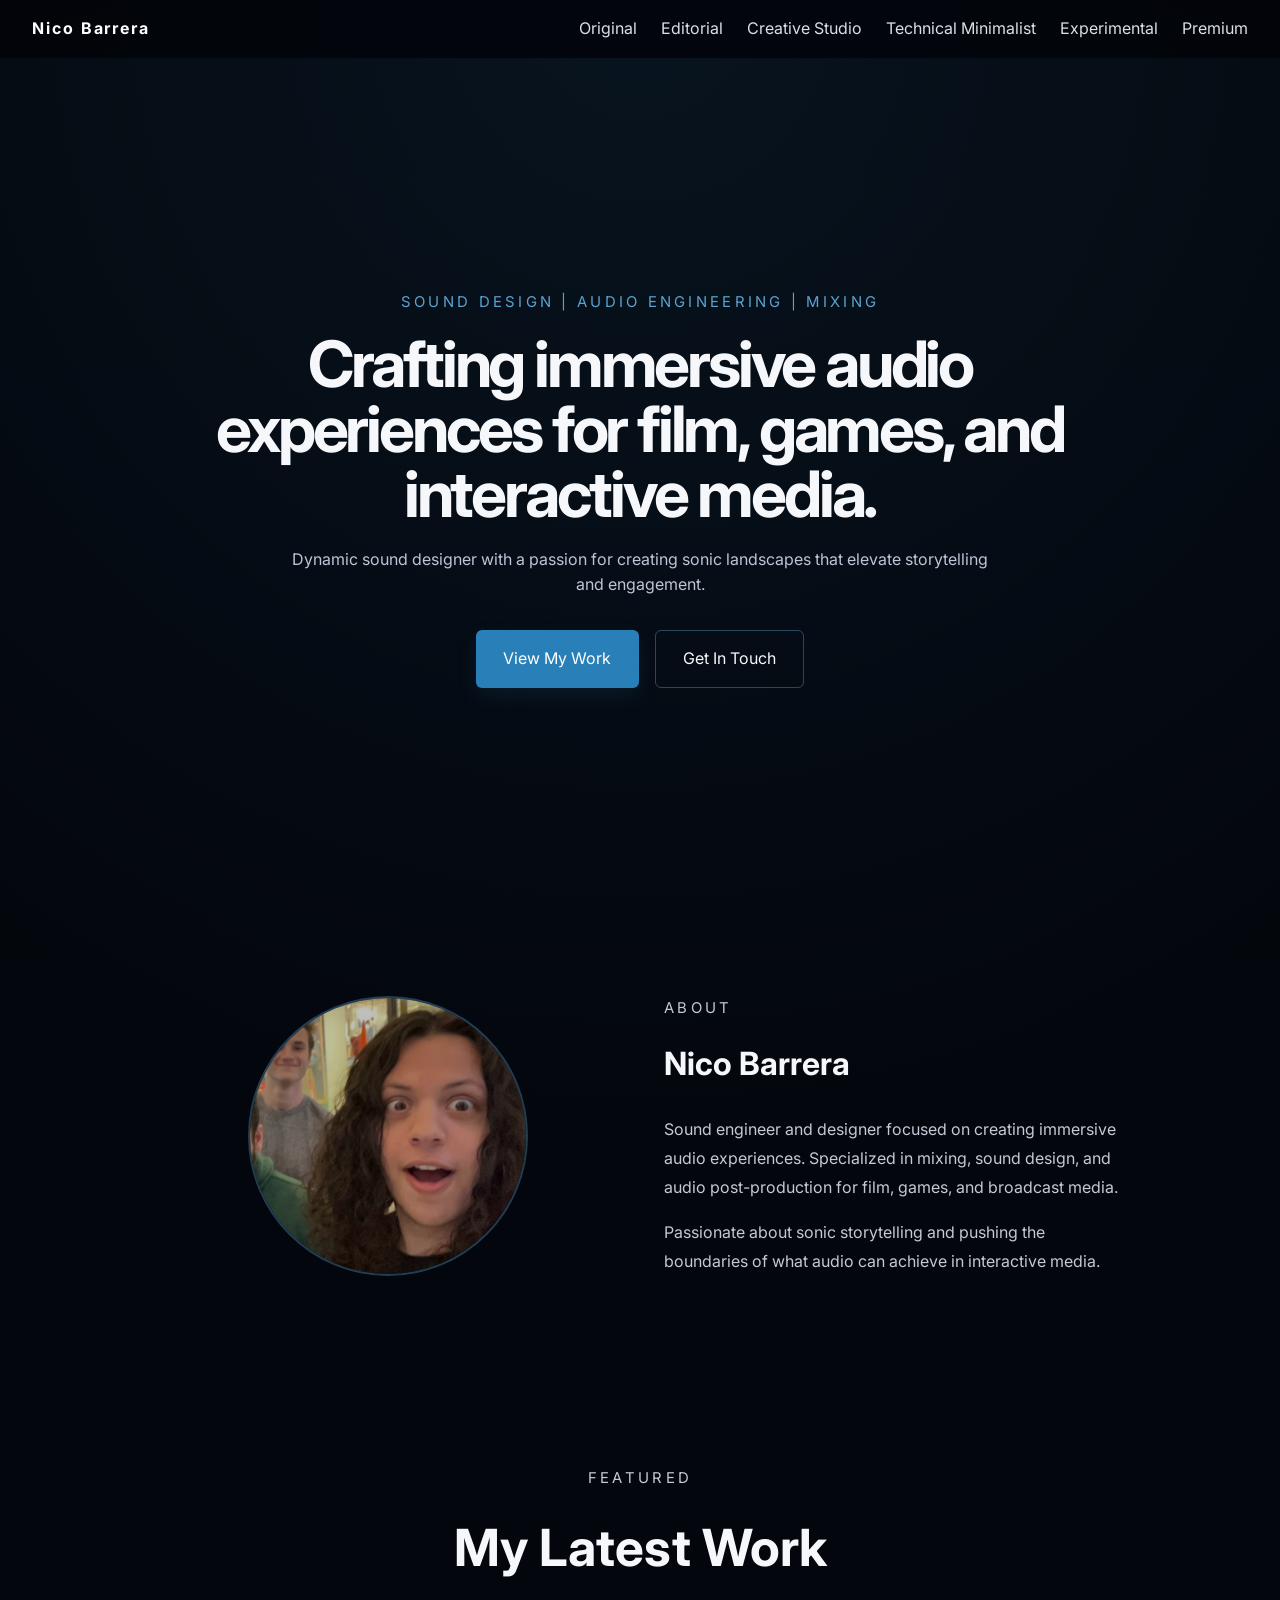
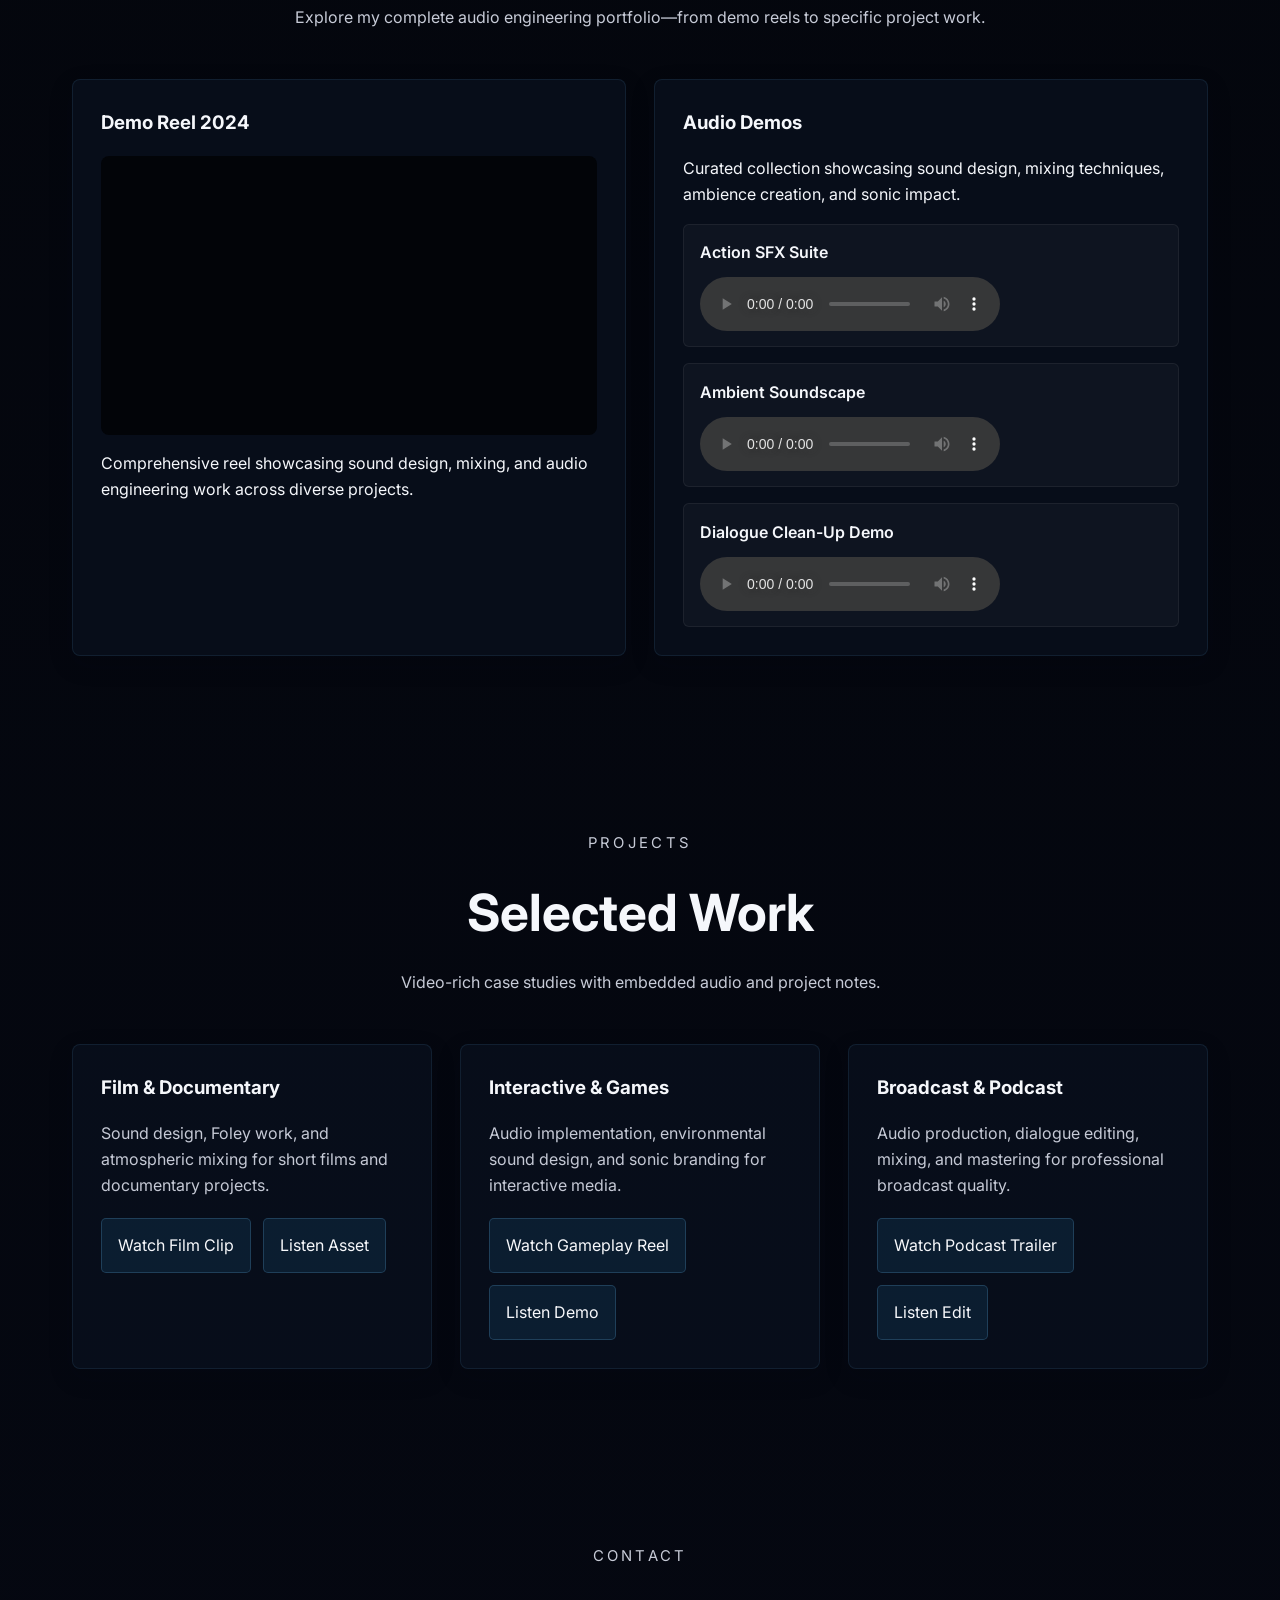
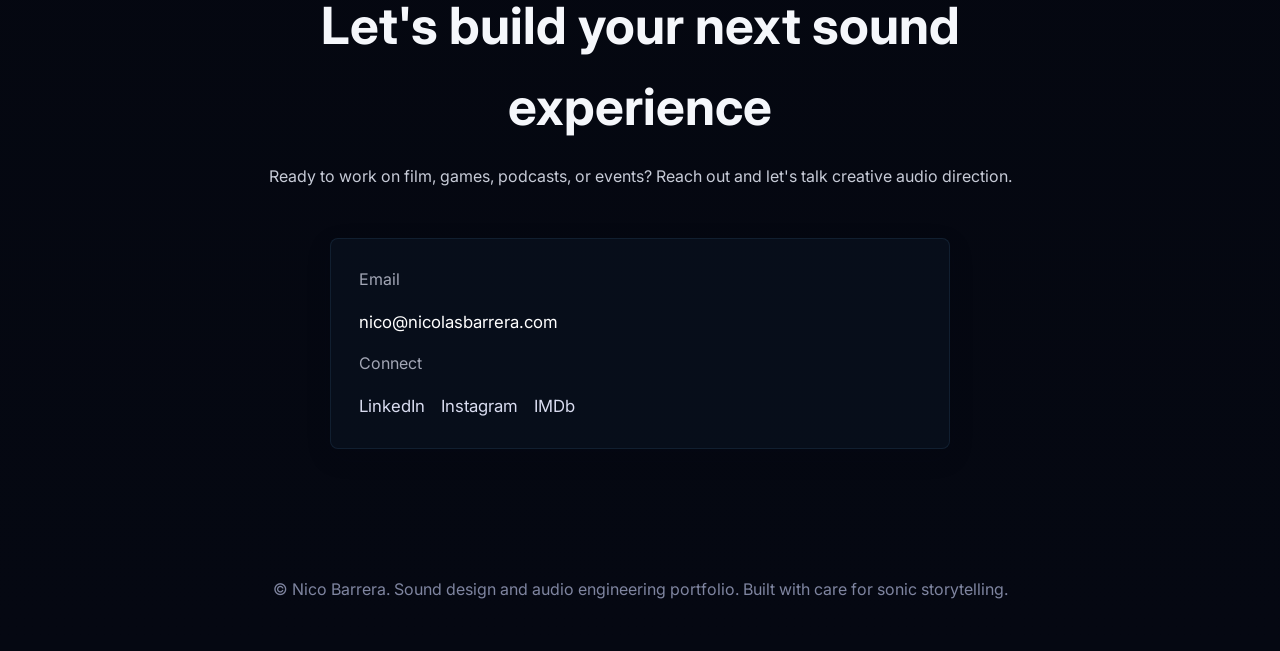
==== commit a03f2639: "Add 5 design variant pages with editorial layout fully built Adds editorial.html + editorial.css (Co" ====
--- a/index.html
+++ b/index.html
@@ -1,150 +1,253 @@
-<!DOCTYPE html>
+<!doctype html>
 <html lang="en">
-<head>
-  <meta charset="UTF-8" />
-  <meta name="viewport" content="width=device-width, initial-scale=1.0" />
-  <link rel="icon" type="image/svg+xml" href="favicon.svg" />
-  <title>Nico Barrera | Sound Design & Audio Engineering</title>
-  <link rel="preconnect" href="https://fonts.googleapis.com" />
-  <link rel="preconnect" href="https://fonts.gstatic.com" crossorigin />
-  <link href="https://fonts.googleapis.com/css2?family=Inter:wght@400;500;600;700&display=swap" rel="stylesheet" />
-  <link rel="stylesheet" href="styles.css" />
-</head>
-<body>
-  <header class="hero" id="home">
-    <nav class="nav-wrapper">
-      <a class="logo" href="#home">Nico Barrera</a>
-      <button class="nav-toggle" aria-label="Open navigation">Menu</button>
-      <ul class="nav-links">
-        <li><a href="#about">About</a></li>
-        <li><a href="#featured">Demo Reel</a></li>
-        <li><a href="#projects">Projects</a></li>
-        <li><a href="#audio">Audio</a></li>
-        <li><a href="#contact">Contact</a></li>
-      </ul>
-    </nav>
-
-    <div class="hero-copy">
-      <p class="eyebrow">Sound Design | Audio Engineering | Mixing</p>
-      <h1>Crafting immersive audio experiences for film, games, and interactive media.</h1>
-      <p class="hero-text">Dynamic sound designer with a passion for creating sonic landscapes that elevate storytelling and engagement.</p>
-      <div class="hero-actions">
-        <a class="button button-primary" href="#featured">View My Work</a>
-        <a class="button button-secondary" href="#contact">Get In Touch</a>
+  <head>
+    <meta charset="UTF-8" />
+    <meta name="viewport" content="width=device-width, initial-scale=1.0" />
+    <link rel="icon" type="image/svg+xml" href="favicon.svg" />
+    <title>Nico Barrera | Sound Design & Audio Engineering</title>
+    <link rel="preconnect" href="https://fonts.googleapis.com" />
+    <link rel="preconnect" href="https://fonts.gstatic.com" crossorigin />
+    <link
+      href="https://fonts.googleapis.com/css2?family=Inter:wght@400;500;600;700&display=swap"
+      rel="stylesheet"
+    />
+    <link rel="stylesheet" href="styles.css" />
+  </head>
+  <body>
+    <!-- Original layout start -->
+    <header class="hero" id="home">
+      <nav class="nav-wrapper">
+        <a class="logo" href="index.html">Nico Barrera</a>
+        <button class="nav-toggle" aria-label="Open navigation">Menu</button>
+        <ul class="nav-links">
+          <li><a href="index.html">Original</a></li>
+          <li><a href="editorial.html">Editorial</a></li>
+          <li><a href="studio.html">Creative Studio</a></li>
+          <li><a href="minimal.html">Technical Minimalist</a></li>
+          <li><a href="experimental.html">Experimental</a></li>
+          <li><a href="premium.html">Premium</a></li>
+        </ul>
+      </nav>
+
+      <div class="hero-copy">
+        <p class="eyebrow">Sound Design | Audio Engineering | Mixing</p>
+        <h1>
+          Crafting immersive audio experiences for film, games, and interactive
+          media.
+        </h1>
+        <p class="hero-text">
+          Dynamic sound designer with a passion for creating sonic landscapes
+          that elevate storytelling and engagement.
+        </p>
+        <div class="hero-actions">
+          <a class="button button-primary" href="#featured">View My Work</a>
+          <a class="button button-secondary" href="#contact">Get In Touch</a>
+        </div>
       </div>
-    </div>
-  </header>
-
-  <main>
-    <section class="section about" id="about">
-      <div class="about-container">
-        <div class="about-image-circle">
-          <img src="image.png" alt="Nico Barrera" />
-        </div>
-        <div class="about-content">
-          <p class="eyebrow">About</p>
-          <h2>Nico Barrera</h2>
-          <p>Sound engineer and designer focused on creating immersive audio experiences. Specialized in mixing, sound design, and audio post-production for film, games, and broadcast media.</p>
-          <p>Passionate about sonic storytelling and pushing the boundaries of what audio can achieve in interactive media.</p>
-        </div>
-      </div>
-    </section>
-
-    <section class="section intro" id="featured">
-      <div class="section-heading">
-        <p class="eyebrow">Featured</p>
-        <h2>My Latest Work</h2>
-        <p>Explore my complete audio engineering portfolio—from demo reels to specific project work.</p>
-      </div>
-
-      <div class="media-grid">
-        <article class="card video-card">
-          <h3>Demo Reel 2024</h3>
-          <div class="video-frame">
-            <iframe src="https://www.youtube.com/embed/5qap5aO4i9A" title="Demo Reel" frameborder="0" allow="accelerometer; autoplay; clipboard-write; encrypted-media; gyroscope; picture-in-picture" allowfullscreen></iframe>
+    </header>
+
+    <main>
+      <section class="section about" id="about">
+        <div class="about-container">
+          <div class="about-image-circle">
+            <img src="image.png" alt="Nico Barrera" />
           </div>
-          <p>Comprehensive reel showcasing sound design, mixing, and audio engineering work across diverse projects.</p>
-        </article>
-
-        <article class="card audio-card" id="audio">
-          <h3>Audio Demos</h3>
-          <p>Curated collection showcasing sound design, mixing techniques, ambience creation, and sonic impact.</p>
-          <div class="audio-list">
-            <div class="audio-item">
-              <span>Action SFX Suite</span>
-              <audio controls src="https://www.soundhelix.com/examples/mp3/SoundHelix-Song-1.mp3"></audio>
-            </div>
-            <div class="audio-item">
-              <span>Ambient Soundscape</span>
-              <audio controls src="https://www.soundhelix.com/examples/mp3/SoundHelix-Song-2.mp3"></audio>
-            </div>
-            <div class="audio-item">
-              <span>Dialogue Clean-Up Demo</span>
-              <audio controls src="https://www.soundhelix.com/examples/mp3/SoundHelix-Song-3.mp3"></audio>
-            </div>
+          <div class="about-content">
+            <p class="eyebrow">About</p>
+            <h2>Nico Barrera</h2>
+            <p>
+              Sound engineer and designer focused on creating immersive audio
+              experiences. Specialized in mixing, sound design, and audio
+              post-production for film, games, and broadcast media.
+            </p>
+            <p>
+              Passionate about sonic storytelling and pushing the boundaries of
+              what audio can achieve in interactive media.
+            </p>
           </div>
-        </article>
-      </div>
-    </section>
-
-    <section class="section projects" id="projects">
-      <div class="section-heading">
-        <p class="eyebrow">Projects</p>
-        <h2>Selected Work</h2>
-        <p>Video-rich case studies with embedded audio and project notes.</p>
-      </div>
-
-      <div class="project-grid">
-        <article class="project-card">
-          <h3>Film & Documentary</h3>
-          <p>Sound design, Foley work, and atmospheric mixing for short films and documentary projects.</p>
-          <div class="card-links">
-            <a href="https://www.youtube.com/watch?v=5qap5aO4i9A" target="_blank" rel="noreferrer">Watch Film Clip</a>
-            <a href="https://www.soundhelix.com/examples/mp3/SoundHelix-Song-1.mp3" target="_blank" rel="noreferrer">Listen Asset</a>
+        </div>
+      </section>
+
+      <section class="section intro" id="featured">
+        <div class="section-heading">
+          <p class="eyebrow">Featured</p>
+          <h2>My Latest Work</h2>
+          <p>
+            Explore my complete audio engineering portfolio—from demo reels to
+            specific project work.
+          </p>
+        </div>
+
+        <div class="media-grid">
+          <article class="card video-card">
+            <h3>Demo Reel 2024</h3>
+            <div class="video-frame">
+              <iframe
+                src="https://www.youtube.com/embed/5qap5aO4i9A"
+                title="Demo Reel"
+                frameborder="0"
+                allow="
+                  accelerometer;
+                  autoplay;
+                  clipboard-write;
+                  encrypted-media;
+                  gyroscope;
+                  picture-in-picture;
+                "
+                allowfullscreen
+              ></iframe>
+            </div>
+            <p>
+              Comprehensive reel showcasing sound design, mixing, and audio
+              engineering work across diverse projects.
+            </p>
+          </article>
+
+          <article class="card audio-card" id="audio">
+            <h3>Audio Demos</h3>
+            <p>
+              Curated collection showcasing sound design, mixing techniques,
+              ambience creation, and sonic impact.
+            </p>
+            <div class="audio-list">
+              <div class="audio-item">
+                <span>Action SFX Suite</span>
+                <audio
+                  controls
+                  src="https://www.soundhelix.com/examples/mp3/SoundHelix-Song-1.mp3"
+                ></audio>
+              </div>
+              <div class="audio-item">
+                <span>Ambient Soundscape</span>
+                <audio
+                  controls
+                  src="https://www.soundhelix.com/examples/mp3/SoundHelix-Song-2.mp3"
+                ></audio>
+              </div>
+              <div class="audio-item">
+                <span>Dialogue Clean-Up Demo</span>
+                <audio
+                  controls
+                  src="https://www.soundhelix.com/examples/mp3/SoundHelix-Song-3.mp3"
+                ></audio>
+              </div>
+            </div>
+          </article>
+        </div>
+      </section>
+
+      <section class="section projects" id="projects">
+        <div class="section-heading">
+          <p class="eyebrow">Projects</p>
+          <h2>Selected Work</h2>
+          <p>Video-rich case studies with embedded audio and project notes.</p>
+        </div>
+
+        <div class="project-grid">
+          <article class="project-card">
+            <h3>Film & Documentary</h3>
+            <p>
+              Sound design, Foley work, and atmospheric mixing for short films
+              and documentary projects.
+            </p>
+            <div class="card-links">
+              <a
+                href="https://www.youtube.com/watch?v=5qap5aO4i9A"
+                target="_blank"
+                rel="noreferrer"
+                >Watch Film Clip</a
+              >
+              <a
+                href="https://www.soundhelix.com/examples/mp3/SoundHelix-Song-1.mp3"
+                target="_blank"
+                rel="noreferrer"
+                >Listen Asset</a
+              >
+            </div>
+          </article>
+          <article class="project-card">
+            <h3>Interactive & Games</h3>
+            <p>
+              Audio implementation, environmental sound design, and sonic
+              branding for interactive media.
+            </p>
+            <div class="card-links">
+              <a
+                href="https://www.youtube.com/watch?v=5qap5aO4i9A"
+                target="_blank"
+                rel="noreferrer"
+                >Watch Gameplay Reel</a
+              >
+              <a
+                href="https://www.soundhelix.com/examples/mp3/SoundHelix-Song-2.mp3"
+                target="_blank"
+                rel="noreferrer"
+                >Listen Demo</a
+              >
+            </div>
+          </article>
+          <article class="project-card">
+            <h3>Broadcast & Podcast</h3>
+            <p>
+              Audio production, dialogue editing, mixing, and mastering for
+              professional broadcast quality.
+            </p>
+            <div class="card-links">
+              <a
+                href="https://www.youtube.com/watch?v=5qap5aO4i9A"
+                target="_blank"
+                rel="noreferrer"
+                >Watch Podcast Trailer</a
+              >
+              <a
+                href="https://www.soundhelix.com/examples/mp3/SoundHelix-Song-3.mp3"
+                target="_blank"
+                rel="noreferrer"
+                >Listen Edit</a
+              >
+            </div>
+          </article>
+        </div>
+      </section>
+
+      <section class="section contact" id="contact">
+        <div class="section-heading">
+          <p class="eyebrow">Contact</p>
+          <h2>Let's build your next sound experience</h2>
+          <p>
+            Ready to work on film, games, podcasts, or events? Reach out and
+            let's talk creative audio direction.
+          </p>
+        </div>
+        <div class="contact-card">
+          <p>Email</p>
+          <a href="mailto:nico@nicolasbarrera.com">nico@nicolasbarrera.com</a>
+          <p>Connect</p>
+          <div class="social-links">
+            <a
+              href="https://www.linkedin.com/in/nicolas-barrera-644a7a377/"
+              target="_blank"
+              rel="noreferrer"
+              >LinkedIn</a
+            >
+            <a href="https://www.instagram.com" target="_blank" rel="noreferrer"
+              >Instagram</a
+            >
+            <a href="https://www.imdb.com" target="_blank" rel="noreferrer"
+              >IMDb</a
+            >
           </div>
-        </article>
-        <article class="project-card">
-          <h3>Interactive & Games</h3>
-          <p>Audio implementation, environmental sound design, and sonic branding for interactive media.</p>
-          <div class="card-links">
-            <a href="https://www.youtube.com/watch?v=5qap5aO4i9A" target="_blank" rel="noreferrer">Watch Gameplay Reel</a>
-            <a href="https://www.soundhelix.com/examples/mp3/SoundHelix-Song-2.mp3" target="_blank" rel="noreferrer">Listen Demo</a>
-          </div>
-        </article>
-        <article class="project-card">
-          <h3>Broadcast & Podcast</h3>
-          <p>Audio production, dialogue editing, mixing, and mastering for professional broadcast quality.</p>
-          <div class="card-links">
-            <a href="https://www.youtube.com/watch?v=5qap5aO4i9A" target="_blank" rel="noreferrer">Watch Podcast Trailer</a>
-            <a href="https://www.soundhelix.com/examples/mp3/SoundHelix-Song-3.mp3" target="_blank" rel="noreferrer">Listen Edit</a>
-          </div>
-        </article>
-      </div>
-    </section>
-
-    <section class="section contact" id="contact">
-      <div class="section-heading">
-        <p class="eyebrow">Contact</p>
-        <h2>Let's build your next sound experience</h2>
-        <p>Ready to work on film, games, podcasts, or events? Reach out and let's talk creative audio direction.</p>
-      </div>
-      <div class="contact-card">
-        <p>Email</p>
-        <a href="mailto:nico@nicolasbarrera.com">nico@nicolasbarrera.com</a>
-        <p>Connect</p>
-        <div class="social-links">
-          <a href="https://www.linkedin.com/in/nicolas-barrera-644a7a377/" target="_blank" rel="noreferrer">LinkedIn</a>
-          <a href="https://www.instagram.com" target="_blank" rel="noreferrer">Instagram</a>
-          <a href="https://www.imdb.com" target="_blank" rel="noreferrer">IMDb</a>
-        </div>
-      </div>
-    </section>
-  </main>
-
-  <footer class="footer">
-    <p>© Nico Barrera. Sound design and audio engineering portfolio. Built with care for sonic storytelling.</p>
-  </footer>
-
-  <script src="script.js" defer></script>
-</body>
+        </div>
+      </section>
+    </main>
+
+    <footer class="footer">
+      <p>
+        © Nico Barrera. Sound design and audio engineering portfolio. Built with
+        care for sonic storytelling.
+      </p>
+    </footer>
+
+    <script src="script.js" defer></script>
+  </body>
 </html>
--- a/styles.css
+++ b/styles.css
@@ -1,6 +1,12 @@
 :root {
   color-scheme: dark;
-  font-family: 'Inter', system-ui, -apple-system, BlinkMacSystemFont, 'Segoe UI', sans-serif;
+  font-family:
+    "Inter",
+    system-ui,
+    -apple-system,
+    BlinkMacSystemFont,
+    "Segoe UI",
+    sans-serif;
   background: #03050a;
   color: #f5f7fb;
   line-height: 1.6;
@@ -18,7 +24,8 @@
 body {
   margin: 0;
   min-height: 100vh;
-  background: radial-gradient(circle at top, rgba(41, 128, 185, 0.12), transparent 30%),
+  background:
+    radial-gradient(circle at top, rgba(41, 128, 185, 0.12), transparent 30%),
     linear-gradient(180deg, #03050a 0%, #050812 100%);
 }
 
@@ -97,7 +104,6 @@
   max-width: 900px;
 }
 
-
 .eyebrow {
   font-size: 0.93rem;
   letter-spacing: 0.22em;
@@ -134,7 +140,9 @@
   padding: 0.95rem 1.7rem;
   border-radius: 6px;
   text-decoration: none;
-  transition: transform 180ms ease, box-shadow 180ms ease;
+  transition:
+    transform 180ms ease,
+    box-shadow 180ms ease;
 }
 
 .button:hover,
@@ -344,6 +352,718 @@
   color: #7f85a0;
 }
 
+/* Editorial Portfolio */
+body.editorial {
+  background: #f7f5f0;
+  color: #111116;
+}
+
+body.editorial .nav-wrapper {
+  background: rgba(250, 248, 244, 0.96);
+  color: #111116;
+}
+
+body.editorial .logo,
+body.editorial .nav-links a {
+  color: #111116;
+}
+
+body.editorial .nav-links a:hover,
+body.editorial .nav-links a:focus-visible {
+  color: #2f6d95;
+}
+
+body.editorial .hero {
+  min-height: auto;
+  padding: 5rem 2rem 2rem;
+}
+
+.editorial-shell {
+  max-width: 1120px;
+  margin: 0 auto;
+  padding: 3rem 2rem 4rem;
+}
+
+.editorial-hero {
+  display: grid;
+  grid-template-columns: 1.4fr 0.8fr;
+  gap: 3rem;
+  align-items: start;
+  padding: 3rem 0;
+}
+
+.editorial-copy h1,
+.editorial-panel h2,
+.editorial-heading h2,
+.editorial-projects h3 {
+  color: #111116;
+}
+
+.editorial-copy .hero-text,
+.editorial-feature p,
+.editorial-projects p,
+.editorial-contact p {
+  color: #44484f;
+}
+
+.editorial-panel {
+  background: #ffffff;
+  border: 1px solid #dfe1e4;
+  padding: 2rem;
+  display: grid;
+  gap: 1.5rem;
+}
+
+.editorial-meta {
+  display: grid;
+  grid-template-columns: repeat(2, minmax(0, 1fr));
+  gap: 1rem;
+}
+
+.editorial-meta div {
+  border-top: 1px solid #dfe1e4;
+  padding-top: 1rem;
+}
+
+.editorial-meta strong {
+  display: block;
+  font-size: 2rem;
+  color: #111116;
+}
+
+.editorial-block,
+.editorial-feature,
+.editorial-projects,
+.editorial-contact {
+  padding: 3rem 0;
+  border-top: 1px solid #e6e7e8;
+}
+
+.editorial-block {
+  display: grid;
+  grid-template-columns: 1.5fr 1fr;
+  gap: 3rem;
+  align-items: center;
+}
+
+.editorial-block .about-card {
+  max-width: 420px;
+  border: 1px solid #dfe1e4;
+  padding: 1rem;
+}
+
+.editorial-block img {
+  width: 100%;
+  display: block;
+}
+
+.feature-grid {
+  display: grid;
+  grid-template-columns: 1.3fr 0.9fr;
+  gap: 2rem;
+}
+
+.feature-article {
+  background: #ffffff;
+  border: 1px solid #dfe1e4;
+  padding: 2rem;
+}
+
+.feature-article h3 {
+  margin-top: 0;
+}
+
+.editorial-audio-list {
+  display: grid;
+  gap: 1rem;
+}
+
+.editorial-item {
+  background: #f7f5f0;
+  border: 1px solid #dfe1e4;
+  padding: 1rem;
+}
+
+.editorial-list {
+  display: grid;
+  gap: 1.5rem;
+}
+
+.editorial-list article {
+  display: grid;
+  gap: 0.75rem;
+  padding: 1.75rem;
+  border: 1px solid #dfe1e4;
+  background: #ffffff;
+}
+
+.editorial-list a {
+  color: #2f6d95;
+  text-decoration: none;
+}
+
+.editorial-contact .contact-copy {
+  display: grid;
+  gap: 1.5rem;
+}
+
+.editorial-contact .contact-links {
+  display: flex;
+  gap: 1.25rem;
+  flex-wrap: wrap;
+}
+
+.editorial-footer {
+  color: #7f85a0;
+}
+
+/* Creative Studio */
+body.studio {
+  background: #07131b;
+  color: #f7fbff;
+}
+
+body.studio .nav-wrapper {
+  background: rgba(6, 15, 24, 0.96);
+}
+
+body.studio .logo,
+body.studio .nav-links a {
+  color: #f7fbff;
+}
+
+body.studio .nav-links a:hover,
+body.studio .nav-links a:focus-visible {
+  color: #82c7ff;
+}
+
+.studio-shell {
+  max-width: 1200px;
+  margin: 0 auto;
+  padding: 4rem 2rem 4rem;
+}
+
+.studio-hero {
+  display: grid;
+  grid-template-columns: 1.2fr 0.8fr;
+  gap: 2.5rem;
+  align-items: center;
+  padding: 4rem 0;
+}
+
+.studio-left h1 {
+  max-width: 620px;
+}
+
+.studio-right .hero-panel {
+  background: #112235;
+  padding: 2rem;
+  border-radius: 18px;
+  border: 1px solid rgba(130, 199, 255, 0.16);
+}
+
+.studio-right .hero-panel span {
+  display: inline-block;
+  margin-bottom: 1rem;
+  color: #82c7ff;
+  letter-spacing: 0.18em;
+  text-transform: uppercase;
+}
+
+.studio-link {
+  display: inline-block;
+  margin-top: 1rem;
+  color: #82c7ff;
+  text-decoration: none;
+}
+
+.about-section {
+  padding: 3rem 0;
+}
+
+.studio-grid {
+  display: grid;
+  grid-template-columns: 0.9fr 1.1fr;
+  gap: 2rem;
+  align-items: center;
+}
+
+.about-copy p,
+.studio-feature-grid p,
+.studio-work-grid p,
+.contact-panel p {
+  color: #d9e7ff;
+}
+
+.studio-visual img {
+  width: 100%;
+  border-radius: 18px;
+  border: 1px solid rgba(130, 199, 255, 0.14);
+}
+
+.featured-panel {
+  padding: 3rem 0;
+}
+
+.studio-feature-grid {
+  display: grid;
+  grid-template-columns: 1.4fr 0.8fr;
+  gap: 1.5rem;
+}
+
+.feature-card {
+  background: rgba(12, 24, 39, 0.92);
+  border: 1px solid rgba(130, 199, 255, 0.12);
+  border-radius: 18px;
+  padding: 1.75rem;
+}
+
+.feature-card.large {
+  display: grid;
+  gap: 1rem;
+}
+
+.feature-card.compact {
+  min-height: 100%;
+}
+
+.project-collection {
+  padding: 3rem 0;
+}
+
+.studio-work-grid {
+  display: grid;
+  grid-template-columns: repeat(3, minmax(0, 1fr));
+  gap: 1.25rem;
+}
+
+.project-tile {
+  padding: 1.75rem;
+  border-radius: 18px;
+  background: rgba(10, 20, 33, 0.9);
+  border: 1px solid rgba(130, 199, 255, 0.12);
+}
+
+.contact-section {
+  padding: 3rem 0;
+}
+
+.contact-panel {
+  padding: 2.5rem;
+  border-radius: 18px;
+  background: rgba(10, 18, 30, 0.94);
+  border: 1px solid rgba(130, 199, 255, 0.12);
+}
+
+.studio-footer {
+  color: #9fbadda;
+}
+
+/* Technical Minimalist */
+body.minimal {
+  background: #f4f5f7;
+  color: #10141a;
+}
+
+body.minimal .nav-wrapper {
+  background: rgba(244, 245, 247, 0.98);
+}
+
+body.minimal .logo,
+body.minimal .nav-links a {
+  color: #10141a;
+}
+
+body.minimal .nav-links a:hover,
+body.minimal .nav-links a:focus-visible {
+  color: #1a4f7c;
+}
+
+.minimal-shell {
+  max-width: 1080px;
+  margin: 0 auto;
+  padding: 3rem 2rem 4rem;
+}
+
+.minimal-hero {
+  display: grid;
+  grid-template-columns: 1.2fr 0.8fr;
+  gap: 2rem;
+  align-items: center;
+  padding: 4rem 0;
+}
+
+.hero-code-block {
+  background: #ffffff;
+  border: 1px solid #d7dbe1;
+  padding: 2rem;
+  border-radius: 12px;
+  font-family: ui-monospace, SFMono-Regular, Consolas, "Liberation Mono", Menlo, monospace;
+  color: #1f2937;
+  line-height: 2;
+}
+
+.minimal-section {
+  display: grid;
+  grid-template-columns: 1fr 0.9fr;
+  gap: 2rem;
+  align-items: center;
+  padding: 3rem 0;
+}
+
+.minimal-image-block img {
+  width: 100%;
+  border-radius: 16px;
+  border: 1px solid #d7dbe1;
+}
+
+.minimal-feature {
+  padding: 3rem 0;
+}
+
+.minimal-grid {
+  display: grid;
+  grid-template-columns: 1.4fr 0.9fr;
+  gap: 1.5rem;
+}
+
+.feature-card {
+  background: #ffffff;
+  border: 1px solid #d7dbe1;
+  border-radius: 16px;
+  padding: 1.75rem;
+}
+
+.minimal-list {
+  padding-left: 1.25rem;
+  margin-top: 1rem;
+  color: #3f4856;
+}
+
+.minimal-list li {
+  margin-bottom: 0.75rem;
+}
+
+.minimal-audio audio {
+  width: 100%;
+  margin-top: 0.9rem;
+}
+
+.minimal-work {
+  padding: 3rem 0;
+}
+
+.minimal-listing {
+  display: grid;
+  gap: 1.25rem;
+}
+
+.minimal-listing article {
+  padding: 1.75rem;
+  border-radius: 16px;
+  background: #ffffff;
+  border: 1px solid #d7dbe1;
+}
+
+.minimal-final {
+  padding: 3rem 0;
+  display: grid;
+  gap: 1.25rem;
+  background: #ffffff;
+  border-radius: 16px;
+  padding: 2.5rem;
+  border: 1px solid #d7dbe1;
+}
+
+.minimal-links {
+  display: flex;
+  gap: 1rem;
+  flex-wrap: wrap;
+}
+
+.minimal-footer {
+  color: #6b7280;
+}
+
+/* Experimental Interactive */
+body.experimental {
+  background: #02060c;
+  color: #e8f2ff;
+}
+
+body.experimental .nav-wrapper {
+  background: rgba(2, 6, 12, 0.95);
+}
+
+body.experimental .logo,
+body.experimental .nav-links a {
+  color: #e8f2ff;
+}
+
+body.experimental .nav-links a:hover,
+body.experimental .nav-links a:focus-visible {
+  color: #8ac2ff;
+}
+
+.experimental-shell {
+  max-width: 1180px;
+  margin: 0 auto;
+  padding: 3rem 2rem 4rem;
+}
+
+.experimental-hero {
+  padding: 4rem 0;
+}
+
+.hero-stack {
+  display: grid;
+  gap: 1.5rem;
+  position: relative;
+}
+
+.hero-card {
+  border-radius: 20px;
+  padding: 2rem;
+  background: rgba(6, 14, 24, 0.9);
+  border: 1px solid rgba(138, 194, 255, 0.12);
+}
+
+.hero-card-1 {
+  transform: translateX(2rem);
+}
+
+.hero-card-2 {
+  transform: translateX(-1rem);
+}
+
+.hero-card-3 {
+  display: flex;
+  align-items: center;
+  justify-content: center;
+  min-height: 320px;
+  overflow: hidden;
+}
+
+.hero-card-3 img {
+  width: 100%;
+  height: 100%;
+  object-fit: cover;
+}
+
+.hero-stack:hover .hero-card-1 {
+  transform: translateX(1rem);
+}
+
+.hero-stack:hover .hero-card-2 {
+  transform: translateX(-1.8rem);
+}
+
+.experimental-about {
+  display: grid;
+  grid-template-columns: 1fr 0.8fr;
+  gap: 2rem;
+  padding: 3rem 0;
+  align-items: center;
+}
+
+.interactive-panel {
+  position: relative;
+}
+
+.floating-panel {
+  background: rgba(14, 27, 44, 0.95);
+  border: 1px solid rgba(138, 194, 255, 0.14);
+  border-radius: 18px;
+  padding: 2rem;
+  display: grid;
+  gap: 1rem;
+}
+
+.floating-panel p {
+  margin: 0;
+  color: #c8ddff;
+}
+
+.experimental-feature {
+  padding: 3rem 0;
+}
+
+.experimental-grid {
+  display: grid;
+  grid-template-columns: 1.4fr 0.9fr;
+  gap: 1.5rem;
+}
+
+.exp-card {
+  background: rgba(6, 14, 24, 0.95);
+  border: 1px solid rgba(138, 194, 255, 0.12);
+  border-radius: 20px;
+  padding: 1.75rem;
+  transition: transform 250ms ease, box-shadow 250ms ease;
+}
+
+.exp-card:hover {
+  transform: translateY(-6px);
+  box-shadow: 0 24px 50px rgba(46, 108, 177, 0.18);
+}
+
+.experimental-audio .audio-item {
+  background: rgba(16, 30, 53, 0.88);
+  border-color: rgba(138, 194, 255, 0.1);
+}
+
+.experimental-projects {
+  padding: 3rem 0;
+}
+
+.experimental-tiles {
+  display: grid;
+  grid-template-columns: 1fr 1fr;
+  gap: 1.5rem;
+}
+
+.tile {
+  padding: 2rem;
+  border-radius: 18px;
+  background: rgba(6, 14, 24, 0.96);
+  border: 1px solid rgba(138, 194, 255, 0.12);
+}
+
+.tile-left {
+  grid-column: 1 / 2;
+}
+
+.tile-right {
+  grid-column: 2 / 3;
+}
+
+.tile-bottom {
+  grid-column: 1 / -1;
+}
+
+.tile:hover {
+  transform: translateY(-4px);
+}
+
+.experimental-contact {
+  padding: 3rem 0;
+}
+
+.experimental-footer {
+  color: #8fa9c8;
+}
+
+/* Premium Product Page */
+body.premium {
+  background: #f5f7f9;
+  color: #0c1720;
+}
+
+body.premium .nav-wrapper {
+  background: rgba(245, 247, 249, 0.96);
+}
+
+body.premium .logo,
+body.premium .nav-links a {
+  color: #0c1720;
+}
+
+body.premium .nav-links a:hover,
+body.premium .nav-links a:focus-visible {
+  color: #1b4d7a;
+}
+
+.premium-shell {
+  max-width: 1180px;
+  margin: 0 auto;
+  padding: 3rem 2rem 4rem;
+}
+
+.premium-hero {
+  display: grid;
+  grid-template-columns: 1.2fr 0.8fr;
+  gap: 2rem;
+  align-items: center;
+  padding: 4rem 0;
+}
+
+.premium-highlight {
+  background: #ffffff;
+  padding: 2rem;
+  border-radius: 18px;
+  border: 1px solid #d9e2ea;
+}
+
+.premium-section {
+  padding: 3rem 0;
+}
+
+.premium-grid {
+  display: grid;
+  grid-template-columns: 1.4fr 0.9fr;
+  gap: 2rem;
+  align-items: center;
+}
+
+.premium-media img {
+  width: 100%;
+  border-radius: 18px;
+  border: 1px solid #d9e2ea;
+}
+
+.premium-feature {
+  padding: 3rem 0;
+}
+
+.premium-cards {
+  display: grid;
+  grid-template-columns: 1.4fr 0.9fr;
+  gap: 1.5rem;
+}
+
+.premium-card {
+  background: #ffffff;
+  border: 1px solid #d9e2ea;
+  border-radius: 18px;
+  padding: 1.75rem;
+}
+
+.premium-project-grid {
+  display: grid;
+  grid-template-columns: repeat(3, minmax(0, 1fr));
+  gap: 1.25rem;
+}
+
+.premium-project-grid article {
+  background: #ffffff;
+  border: 1px solid #d9e2ea;
+  border-radius: 18px;
+  padding: 1.75rem;
+}
+
+.premium-contact {
+  padding: 3rem 0;
+}
+
+.premium-contact-panel {
+  background: #ffffff;
+  border: 1px solid #d9e2ea;
+  border-radius: 18px;
+  padding: 2.25rem;
+  display: grid;
+  gap: 1.25rem;
+}
+
+.premium-links {
+  display: flex;
+  flex-wrap: wrap;
+  gap: 1rem;
+}
+
+.premium-footer {
+  color: #697583;
+}
+
 @media (max-width: 960px) {
   .media-grid,
   .project-grid {
@@ -354,6 +1074,7 @@
     padding-top: 6.5rem;
   }
 }
+
 
 @media (max-width: 720px) {
   .nav-wrapper {
@@ -377,7 +1098,9 @@
     transform: translateY(-18px);
     opacity: 0;
     pointer-events: none;
-    transition: transform 180ms ease, opacity 180ms ease;
+    transition:
+      transform 180ms ease,
+      opacity 180ms ease;
   }
 
   .nav-links.open {
